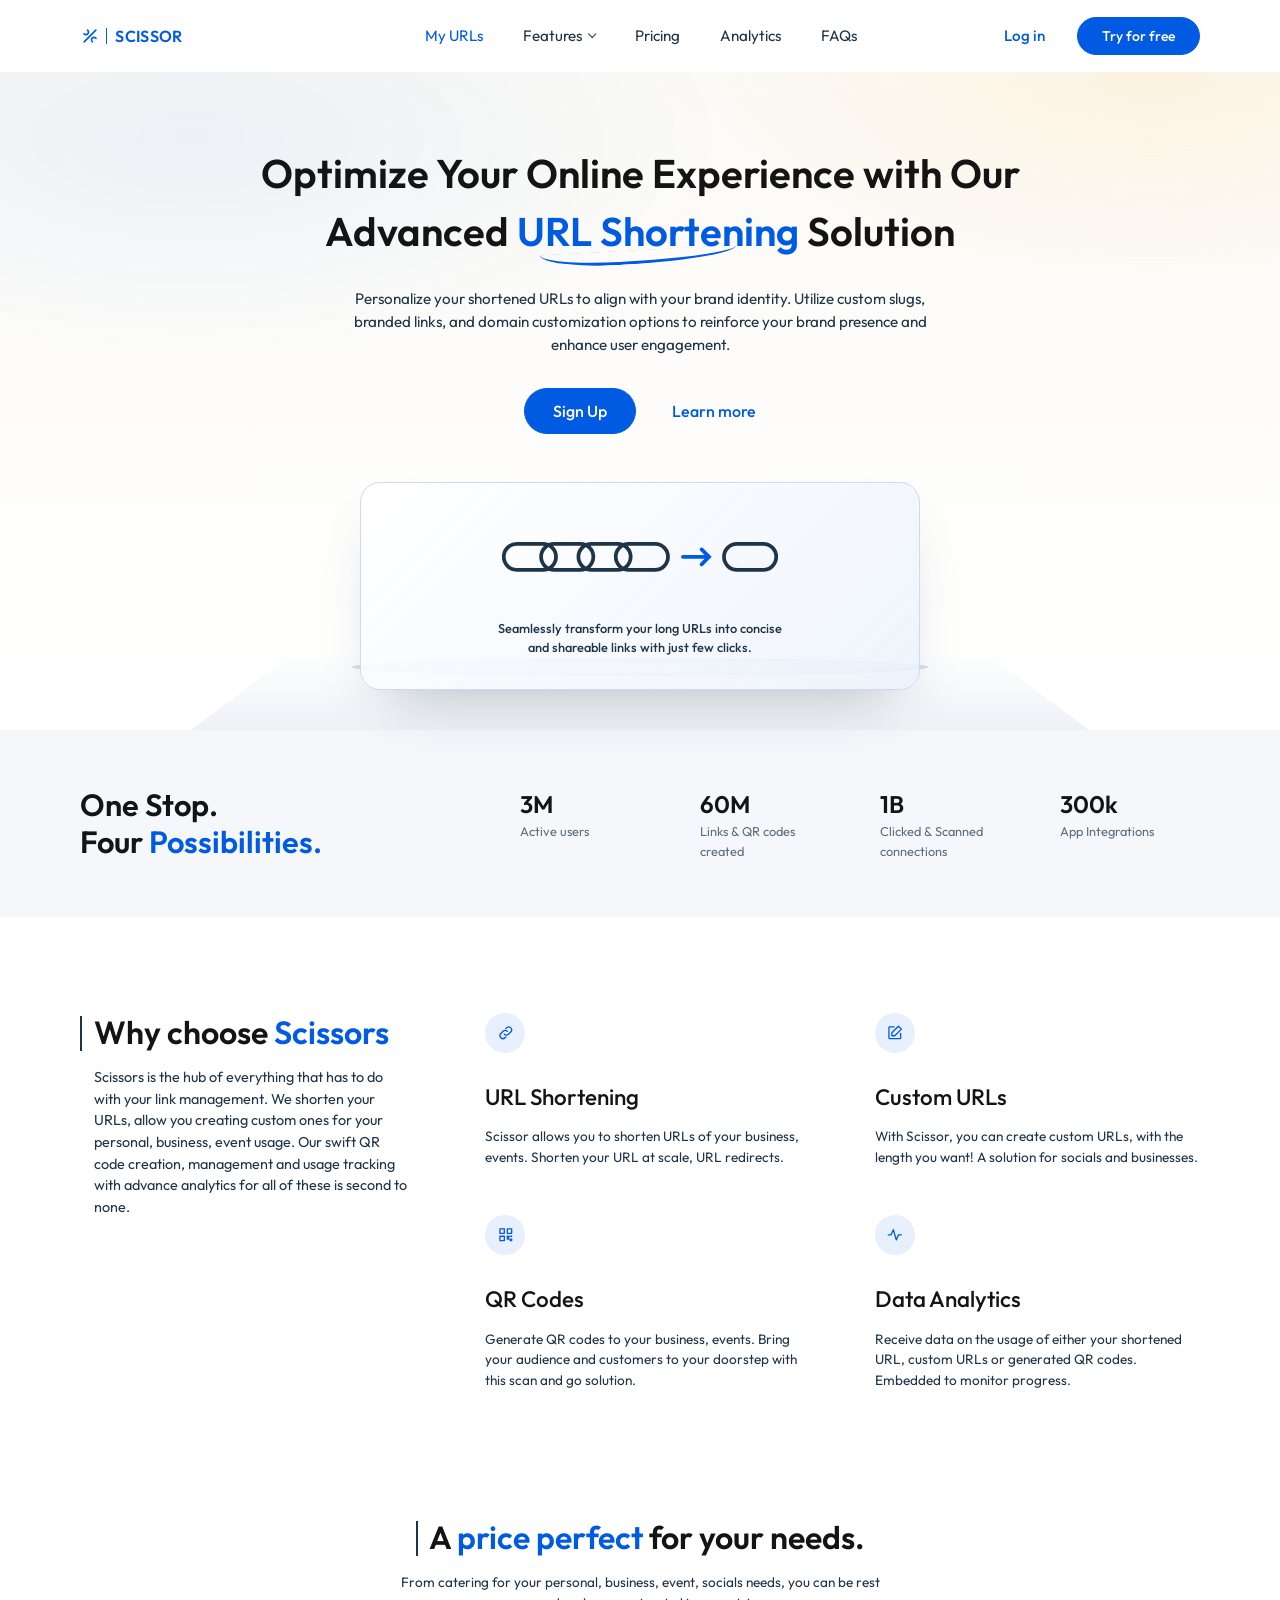
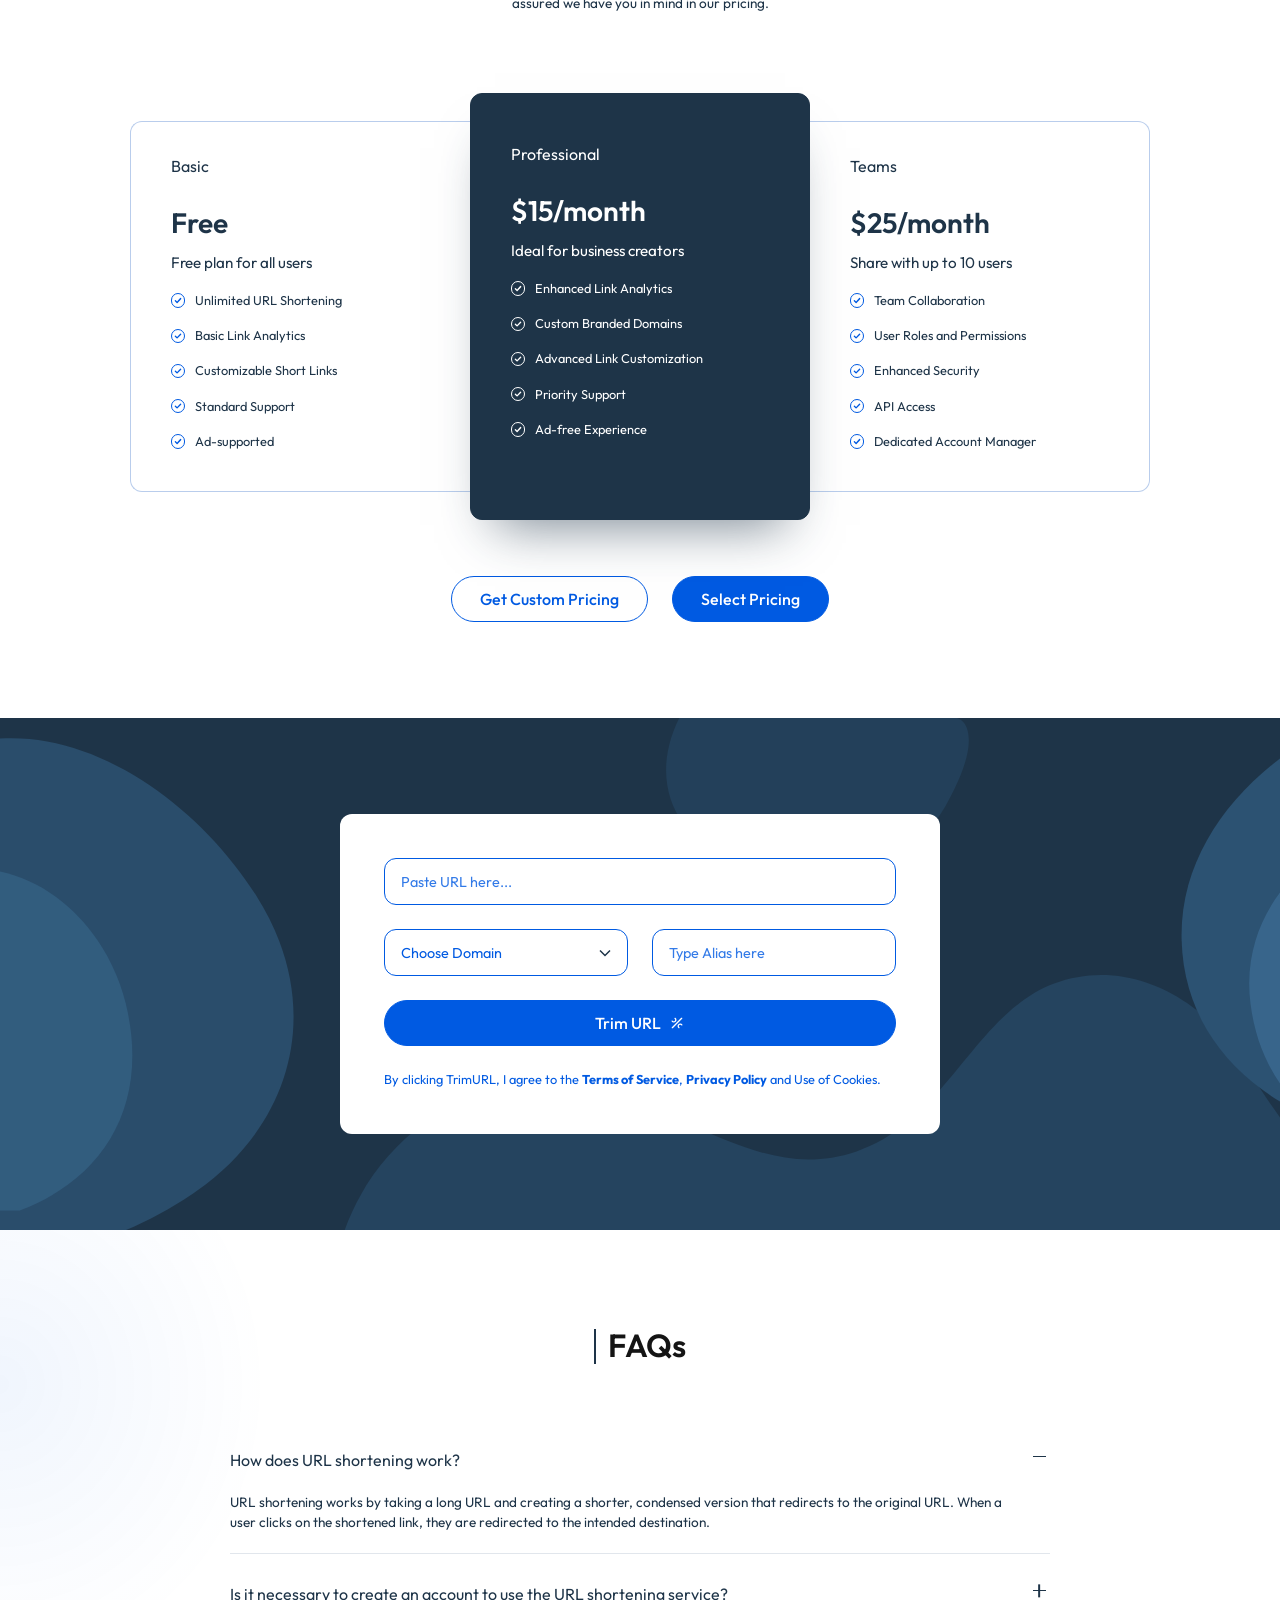
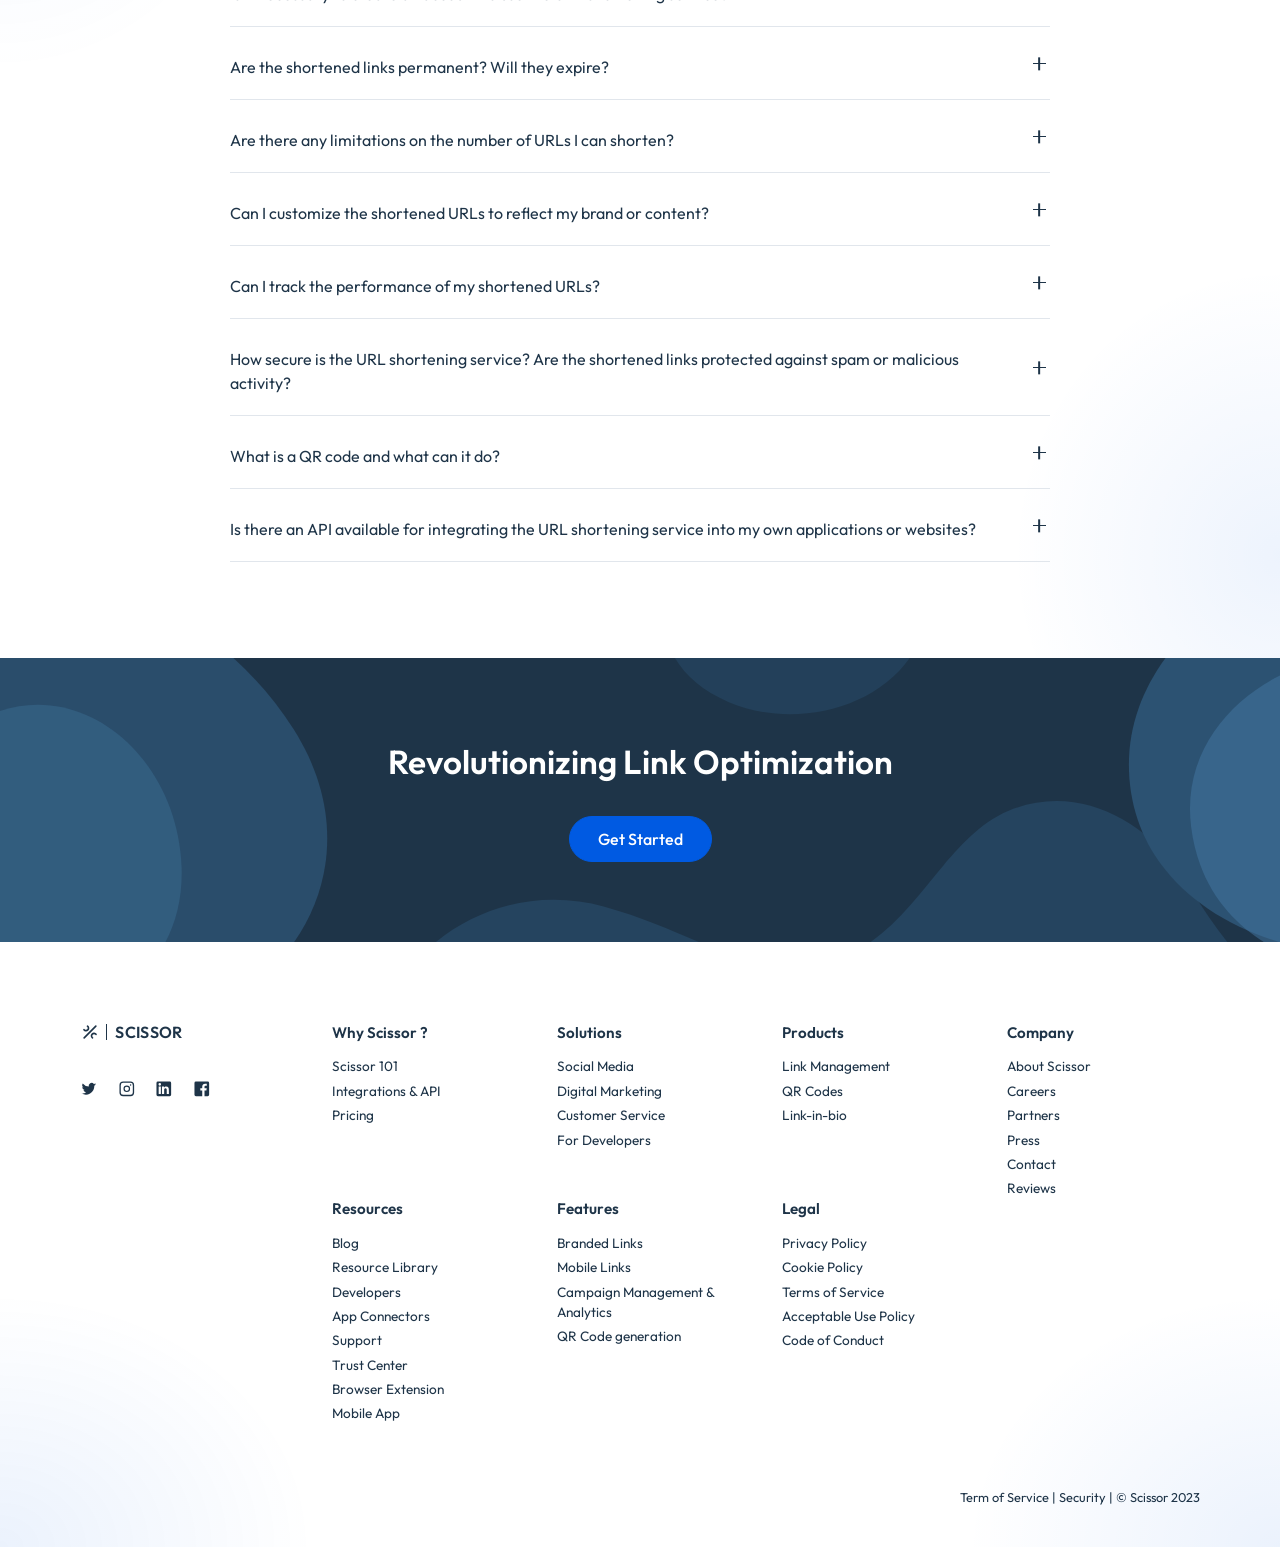
==== exam-2/index.html @ b7cddb0c "Add Assessment 2: Scissor landing page from Figma design (HTML & CSS)" ====
<!DOCTYPE html>
<html lang="en">
<head>
  <meta charset="UTF-8">
  <meta name="viewport" content="width=device-width, initial-scale=1.0">
  <title>Scissor | URL Shortening Solution</title>
  <meta name="description" content="Scissor – shorten, customise and track your links, and generate QR codes.">
  <link rel="preconnect" href="https://fonts.googleapis.com">
  <link rel="preconnect" href="https://fonts.gstatic.com" crossorigin>
  <link href="https://fonts.googleapis.com/css2?family=Outfit:wght@300;400;500;600;700&display=swap" rel="stylesheet">
  <link rel="stylesheet" href="styles.css">
</head>
<body>
  <a class="skip-link" href="#main-content">Skip to main content</a>

  <!-- ===== Header / navigation ===== -->
  <header class="site-header">
    <div class="container nav">
      <a class="logo" href="#top" aria-label="Scissor home">
        <svg class="logo__icon" viewBox="0 0 24 24" aria-hidden="true"><path d="M5 19 19 5M9 5a3 3 0 1 1-4.2 4.2M15 19a3 3 0 1 1 4.2-4.2" fill="none" stroke="currentColor" stroke-width="2" stroke-linecap="round"/></svg>
        <span class="logo__text">SCISSOR</span>
      </a>

      <input type="checkbox" id="nav-toggle" class="nav__toggle">
      <label for="nav-toggle" class="nav__burger" aria-label="Toggle menu"><span></span></label>

      <nav class="nav__menu" aria-label="Main navigation">
        <ul class="nav__links">
          <li><a href="#shorten" class="active">My URLs</a></li>
          <li><a href="#features">Features <span class="caret" aria-hidden="true"></span></a></li>
          <li><a href="#pricing">Pricing</a></li>
          <li><a href="#features">Analytics</a></li>
          <li><a href="#faqs">FAQs</a></li>
        </ul>
        <div class="nav__actions">
          <a href="#" class="link-blue">Log in</a>
          <a href="#shorten" class="btn btn--primary btn--sm">Try for free</a>
        </div>
      </nav>
    </div>
  </header>

  <main id="main-content">
    <!-- ===== Hero ===== -->
    <section class="hero" id="top">
      <div class="container hero__inner">
        <h1 class="hero__title">
          Optimize Your Online Experience with Our Advanced
          <span class="text-blue underline-curve">URL Shortening</span> Solution
        </h1>
        <p class="hero__text">
          Personalize your shortened URLs to align with your brand identity. Utilize custom slugs,
          branded links, and domain customization options to reinforce your brand presence and
          enhance user engagement.
        </p>
        <div class="hero__actions">
          <a href="#shorten" class="btn btn--primary">Sign Up</a>
          <a href="#features" class="link-blue">Learn more</a>
        </div>

        <figure class="hero__visual">
          <div class="hero__card">
            <div class="hero__links" aria-hidden="true">
              <svg viewBox="0 0 150 32">
                <g fill="none" stroke="#1e3448" stroke-width="2">
                  <rect x="2" y="9" width="28" height="14" rx="7"/>
                  <rect x="22" y="9" width="28" height="14" rx="7"/>
                  <rect x="42" y="9" width="28" height="14" rx="7"/>
                  <rect x="62" y="9" width="28" height="14" rx="7"/>
                  <rect x="120" y="9" width="28" height="14" rx="7"/>
                </g>
                <path d="M98 16h14m-4-4 4 4-4 4" fill="none" stroke="#005ae2" stroke-width="2" stroke-linecap="round"/>
              </svg>
            </div>
            <figcaption>Seamlessly transform your long URLs into concise and shareable links with just few clicks.</figcaption>
          </div>
          <div class="hero__platform" aria-hidden="true"></div>
        </figure>
      </div>
    </section>

    <!-- ===== Stats ===== -->
    <section class="stats" aria-label="Scissor in numbers">
      <div class="container stats__inner">
        <h2 class="stats__title">One Stop.<br>Four <span class="text-blue">Possibilities.</span></h2>
        <ul class="stats__list">
          <li><strong>3M</strong><span>Active users</span></li>
          <li><strong>60M</strong><span>Links &amp; QR codes created</span></li>
          <li><strong>1B</strong><span>Clicked &amp; Scanned connections</span></li>
          <li><strong>300k</strong><span>App Integrations</span></li>
        </ul>
      </div>
    </section>

    <!-- ===== Why choose ===== -->
    <section class="why" id="features">
      <div class="container why__inner">
        <div class="why__intro">
          <h2 class="section-title">Why choose <span class="text-blue">Scissors</span></h2>
          <p>
            Scissors is the hub of everything that has to do with your link management. We shorten
            your URLs, allow you creating custom ones for your personal, business, event usage. Our
            swift QR code creation, management and usage tracking with advance analytics for all of
            these is second to none.
          </p>
        </div>

        <div class="features">
          <article class="feature">
            <span class="feature__icon" aria-hidden="true">
              <svg viewBox="0 0 24 24"><path d="M10 14a4 4 0 0 0 5.7 0l3-3a4 4 0 0 0-5.7-5.7l-1 1M14 10a4 4 0 0 0-5.7 0l-3 3a4 4 0 0 0 5.7 5.7l1-1"/></svg>
            </span>
            <h3>URL Shortening</h3>
            <p>Scissor allows you to shorten URLs of your business, events. Shorten your URL at scale, URL redirects.</p>
          </article>
          <article class="feature">
            <span class="feature__icon" aria-hidden="true">
              <svg viewBox="0 0 24 24"><path d="M11 4H5a1 1 0 0 0-1 1v14a1 1 0 0 0 1 1h14a1 1 0 0 0 1-1v-6M17 3l4 4-9 9H8v-4z"/></svg>
            </span>
            <h3>Custom URLs</h3>
            <p>With Scissor, you can create custom URLs, with the length you want! A solution for socials and businesses.</p>
          </article>
          <article class="feature">
            <span class="feature__icon" aria-hidden="true">
              <svg viewBox="0 0 24 24"><path d="M4 4h6v6H4zM14 4h6v6h-6zM4 14h6v6H4zM14 14h2v2h-2zM18 18h2v2h-2zM14 18h2M18 14h2"/></svg>
            </span>
            <h3>QR Codes</h3>
            <p>Generate QR codes to your business, events. Bring your audience and customers to your doorstep with this scan and go solution.</p>
          </article>
          <article class="feature">
            <span class="feature__icon" aria-hidden="true">
              <svg viewBox="0 0 24 24"><path d="M3 12h4l3-7 4 14 3-7h4"/></svg>
            </span>
            <h3>Data Analytics</h3>
            <p>Receive data on the usage of either your shortened URL, custom URLs or generated QR codes. Embedded to monitor progress.</p>
          </article>
        </div>
      </div>
    </section>

    <!-- ===== Pricing ===== -->
    <section class="pricing" id="pricing">
      <div class="container">
        <header class="pricing__head">
          <h2 class="section-title">A <span class="text-blue">price perfect</span> for your needs.</h2>
          <p>From catering for your personal, business, event, socials needs, you can be rest assured we have you in mind in our pricing.</p>
        </header>

        <div class="plans">
          <article class="plan">
            <p class="plan__name">Basic</p>
            <h3 class="plan__price">Free</h3>
            <p class="plan__desc">Free plan for all users</p>
            <ul class="plan__list">
              <li>Unlimited URL Shortening</li>
              <li>Basic Link Analytics</li>
              <li>Customizable Short Links</li>
              <li>Standard Support</li>
              <li>Ad-supported</li>
            </ul>
          </article>

          <article class="plan plan--featured">
            <p class="plan__name">Professional</p>
            <h3 class="plan__price">$15/month</h3>
            <p class="plan__desc">Ideal for business creators</p>
            <ul class="plan__list">
              <li>Enhanced Link Analytics</li>
              <li>Custom Branded Domains</li>
              <li>Advanced Link Customization</li>
              <li>Priority Support</li>
              <li>Ad-free Experience</li>
            </ul>
          </article>

          <article class="plan">
            <p class="plan__name">Teams</p>
            <h3 class="plan__price">$25/month</h3>
            <p class="plan__desc">Share with up to 10 users</p>
            <ul class="plan__list">
              <li>Team Collaboration</li>
              <li>User Roles and Permissions</li>
              <li>Enhanced Security</li>
              <li>API Access</li>
              <li>Dedicated Account Manager</li>
            </ul>
          </article>
        </div>

        <div class="pricing__actions">
          <a href="#" class="btn btn--outline">Get Custom Pricing</a>
          <a href="#" class="btn btn--primary">Select Pricing</a>
        </div>
      </div>
    </section>

    <!-- ===== Shorten form ===== -->
    <section class="shorten waves" id="shorten" aria-label="Shorten a URL">
      <form class="shorten__card" action="#" method="get">
        <label class="visually-hidden" for="long-url">Long URL</label>
        <input class="field" type="url" id="long-url" name="url" placeholder="Paste URL here..." required>

        <div class="shorten__row">
          <label class="visually-hidden" for="domain">Domain</label>
          <select class="field field--select" id="domain" name="domain">
            <option value="" selected disabled>Choose Domain</option>
            <option value="scissor.ly">scissor.ly</option>
            <option value="scsr.co">scsr.co</option>
          </select>
          <label class="visually-hidden" for="alias">Alias</label>
          <input class="field" type="text" id="alias" name="alias" placeholder="Type Alias here">
        </div>

        <button type="submit" class="btn btn--primary btn--block">
          Trim URL
          <svg class="btn__icon" viewBox="0 0 24 24" aria-hidden="true"><path d="M5 19 19 5M9 5a3 3 0 1 1-4.2 4.2M15 19a3 3 0 1 1 4.2-4.2" fill="none" stroke="currentColor" stroke-width="2" stroke-linecap="round"/></svg>
        </button>

        <p class="shorten__terms">
          By clicking TrimURL, I agree to the <a href="#"><strong>Terms of Service</strong></a>,
          <a href="#"><strong>Privacy Policy</strong></a> and Use of Cookies.
        </p>
      </form>
    </section>

    <!-- ===== FAQs ===== -->
    <section class="faqs" id="faqs">
      <div class="container faqs__inner">
        <h2 class="section-title section-title--center">FAQs</h2>

        <div class="faq-list">
          <details class="faq" open>
            <summary>How does URL shortening work?</summary>
            <p>URL shortening works by taking a long URL and creating a shorter, condensed version that redirects to the original URL. When a user clicks on the shortened link, they are redirected to the intended destination.</p>
          </details>
          <details class="faq">
            <summary>Is it necessary to create an account to use the URL shortening service?</summary>
            <p>No, you can shorten links without an account. Creating a free account lets you save, edit and track all of your links in one place.</p>
          </details>
          <details class="faq">
            <summary>Are the shortened links permanent? Will they expire?</summary>
            <p>Shortened links are permanent by default. You can choose to set an expiry date on any link from your dashboard.</p>
          </details>
          <details class="faq">
            <summary>Are there any limitations on the number of URLs I can shorten?</summary>
            <p>Every plan, including the free Basic plan, comes with unlimited URL shortening.</p>
          </details>
          <details class="faq">
            <summary>Can I customize the shortened URLs to reflect my brand or content?</summary>
            <p>Yes. Add a custom alias to any link, and on the Professional plan connect your own branded domain.</p>
          </details>
          <details class="faq">
            <summary>Can I track the performance of my shortened URLs?</summary>
            <p>Yes. Our analytics show clicks, locations, devices and referrers for each of your links and QR codes.</p>
          </details>
          <details class="faq">
            <summary>How secure is the URL shortening service? Are the shortened links protected against spam or malicious activity?</summary>
            <p>All links are served over HTTPS and scanned for spam and malware, and abusive links are disabled automatically.</p>
          </details>
          <details class="faq">
            <summary>What is a QR code and what can it do?</summary>
            <p>A QR code is a scannable image that opens a link on a phone camera. Use it on posters, packaging and menus to bring people straight to your content.</p>
          </details>
          <details class="faq">
            <summary>Is there an API available for integrating the URL shortening service into my own applications or websites?</summary>
            <p>Yes. The Teams plan includes API access so you can create and manage links from your own apps.</p>
          </details>
        </div>
      </div>
    </section>

    <!-- ===== CTA ===== -->
    <section class="cta waves" aria-labelledby="cta-title">
      <h2 id="cta-title">Revolutionizing Link Optimization</h2>
      <a href="#shorten" class="btn btn--primary">Get Started</a>
    </section>
  </main>

  <!-- ===== Footer ===== -->
  <footer class="site-footer">
    <div class="container footer__inner">
      <div class="footer__brand">
        <a class="logo" href="#top" aria-label="Scissor home">
          <svg class="logo__icon" viewBox="0 0 24 24" aria-hidden="true"><path d="M5 19 19 5M9 5a3 3 0 1 1-4.2 4.2M15 19a3 3 0 1 1 4.2-4.2" fill="none" stroke="currentColor" stroke-width="2" stroke-linecap="round"/></svg>
          <span class="logo__text">SCISSOR</span>
        </a>
        <ul class="socials">
          <li><a href="#" aria-label="Twitter"><svg viewBox="0 0 24 24"><path d="M22 5.9c-.7.3-1.5.5-2.3.6a4 4 0 0 0 1.8-2.2c-.8.5-1.7.8-2.6 1a4 4 0 0 0-6.9 3.7A11.4 11.4 0 0 1 3.7 4.8a4 4 0 0 0 1.2 5.4c-.6 0-1.3-.2-1.8-.5 0 2 1.4 3.6 3.2 4a4 4 0 0 1-1.8.1 4 4 0 0 0 3.8 2.8A8 8 0 0 1 2 18.2 11.4 11.4 0 0 0 19.5 8.3v-.5c.9-.5 1.9-1.2 2.5-1.9z"/></svg></a></li>
          <li><a href="#" aria-label="Instagram"><svg viewBox="0 0 24 24"><path d="M12 7.5a4.5 4.5 0 1 0 0 9 4.5 4.5 0 0 0 0-9zm0 7.4a2.9 2.9 0 1 1 0-5.8 2.9 2.9 0 0 1 0 5.8zM17.2 5.7a1 1 0 1 0 0 2 1 1 0 0 0 0-2zM7 2h10a5 5 0 0 1 5 5v10a5 5 0 0 1-5 5H7a5 5 0 0 1-5-5V7a5 5 0 0 1 5-5zm0 1.8A3.2 3.2 0 0 0 3.8 7v10A3.2 3.2 0 0 0 7 20.2h10a3.2 3.2 0 0 0 3.2-3.2V7A3.2 3.2 0 0 0 17 3.8z"/></svg></a></li>
          <li><a href="#" aria-label="LinkedIn"><svg viewBox="0 0 24 24"><path d="M20 2H4a2 2 0 0 0-2 2v16a2 2 0 0 0 2 2h16a2 2 0 0 0 2-2V4a2 2 0 0 0-2-2zM8 19H5V9h3zM6.5 7.7a1.7 1.7 0 1 1 0-3.5 1.7 1.7 0 0 1 0 3.5zM19 19h-3v-5c0-1.2 0-2.7-1.6-2.7S12.5 12.6 12.5 14v5h-3V9h2.8v1.4c.4-.8 1.4-1.6 2.9-1.6 3.1 0 3.7 2 3.7 4.7z"/></svg></a></li>
          <li><a href="#" aria-label="Facebook"><svg viewBox="0 0 24 24"><path d="M20 2H4a2 2 0 0 0-2 2v16a2 2 0 0 0 2 2h8.6v-7.7H10v-3h2.6V9c0-2.6 1.6-4 3.9-4l2.3.1v2.7h-1.6c-1.3 0-1.5.6-1.5 1.5v1.9h3l-.4 3h-2.6V22H20a2 2 0 0 0 2-2V4a2 2 0 0 0-2-2z"/></svg></a></li>
        </ul>
      </div>

      <nav class="footer__links" aria-label="Footer">
        <div class="footer__col">
          <h3>Why Scissor ?</h3>
          <ul><li><a href="#">Scissor 101</a></li><li><a href="#">Integrations &amp; API</a></li><li><a href="#pricing">Pricing</a></li></ul>
        </div>
        <div class="footer__col">
          <h3>Solutions</h3>
          <ul><li><a href="#">Social Media</a></li><li><a href="#">Digital Marketing</a></li><li><a href="#">Customer Service</a></li><li><a href="#">For Developers</a></li></ul>
        </div>
        <div class="footer__col">
          <h3>Products</h3>
          <ul><li><a href="#">Link Management</a></li><li><a href="#">QR Codes</a></li><li><a href="#">Link-in-bio</a></li></ul>
        </div>
        <div class="footer__col footer__col--company">
          <h3>Company</h3>
          <ul><li><a href="#">About Scissor</a></li><li><a href="#">Careers</a></li><li><a href="#">Partners</a></li><li><a href="#">Press</a></li><li><a href="#">Contact</a></li><li><a href="#">Reviews</a></li></ul>
        </div>
        <div class="footer__col">
          <h3>Resources</h3>
          <ul><li><a href="#">Blog</a></li><li><a href="#">Resource Library</a></li><li><a href="#">Developers</a></li><li><a href="#">App Connectors</a></li><li><a href="#">Support</a></li><li><a href="#">Trust Center</a></li><li><a href="#">Browser Extension</a></li><li><a href="#">Mobile App</a></li></ul>
        </div>
        <div class="footer__col">
          <h3>Features</h3>
          <ul><li><a href="#">Branded Links</a></li><li><a href="#">Mobile Links</a></li><li><a href="#">Campaign Management &amp; Analytics</a></li><li><a href="#">QR Code generation</a></li></ul>
        </div>
        <div class="footer__col">
          <h3>Legal</h3>
          <ul><li><a href="#">Privacy Policy</a></li><li><a href="#">Cookie Policy</a></li><li><a href="#">Terms of Service</a></li><li><a href="#">Acceptable Use Policy</a></li><li><a href="#">Code of Conduct</a></li></ul>
        </div>
      </nav>
    </div>

    <div class="container footer__bottom">
      <p><a href="#">Term of Service</a> | <a href="#">Security</a> | <span>&copy; Scissor 2023</span></p>
    </div>
  </footer>
</body>
</html>
---- exam-2/styles.css ----
/* ==========================================================
   Scissor landing page – AltSchool V2 Exam (Assessment 2)
   ========================================================== */

:root {
  --blue: #005ae2;
  --blue-dark: #0049b8;
  --navy: #1e3448;
  --text: #141414;
  --muted: #5c6f7f;
  --border: #e1e6ec;
  --light: #f5f7fb;
  --white: #ffffff;
  --radius: 12px;
  --font: "Outfit", system-ui, -apple-system, "Segoe UI", sans-serif;
}

*,
*::before,
*::after {
  box-sizing: border-box;
}

html {
  scroll-behavior: smooth;
}

body {
  margin: 0;
  font-family: var(--font);
  color: var(--text);
  background: var(--white);
  line-height: 1.5;
  -webkit-font-smoothing: antialiased;
}

img,
svg {
  display: block;
  max-width: 100%;
}

a {
  color: inherit;
  text-decoration: none;
}

ul {
  margin: 0;
  padding: 0;
  list-style: none;
}

h1,
h2,
h3,
p {
  margin: 0;
}

.container {
  width: min(1120px, 100% - 2rem);
  margin-inline: auto;
}

.text-blue {
  color: var(--blue);
}

.link-blue {
  color: var(--blue);
  font-weight: 500;
}

.link-blue:hover {
  text-decoration: underline;
}

.visually-hidden {
  position: absolute;
  width: 1px;
  height: 1px;
  overflow: hidden;
  clip: rect(0 0 0 0);
  white-space: nowrap;
}

.skip-link {
  position: absolute;
  left: 1rem;
  top: -3rem;
  z-index: 100;
  padding: 0.5rem 1rem;
  background: var(--blue);
  color: var(--white);
  border-radius: 6px;
}

.skip-link:focus {
  top: 1rem;
}

:focus-visible {
  outline: 2px solid var(--blue);
  outline-offset: 3px;
}

/* ---------- Buttons ---------- */
.btn {
  display: inline-flex;
  align-items: center;
  justify-content: center;
  gap: 0.5rem;
  padding: 0.75rem 1.75rem;
  border: 1px solid var(--blue);
  border-radius: 999px;
  font: 500 1rem var(--font);
  cursor: pointer;
  transition: background-color 0.2s, color 0.2s, transform 0.2s;
}

.btn:hover {
  transform: translateY(-1px);
}

.btn--primary {
  background: var(--blue);
  color: var(--white);
}

.btn--primary:hover {
  background: var(--blue-dark);
}

.btn--outline {
  background: transparent;
  color: var(--blue);
}

.btn--outline:hover {
  background: var(--blue);
  color: var(--white);
}

.btn--sm {
  padding: 0.55rem 1.5rem;
  font-size: 0.875rem;
}

.btn--block {
  width: 100%;
}

.btn__icon {
  width: 1rem;
  height: 1rem;
}

/* Section headings with the small vertical accent bar */
.section-title {
  position: relative;
  padding-left: 0.85rem;
  font-size: clamp(1.5rem, 2.5vw, 2.25rem);
  font-weight: 600;
  line-height: 1.2;
}

.section-title::before {
  content: "";
  position: absolute;
  left: 0;
  top: 0.1em;
  width: 2px;
  height: 1.1em;
  background: var(--navy);
}

.section-title--center {
  width: fit-content;
  margin-inline: auto;
}

/* ---------- Logo ---------- */
.logo {
  display: inline-flex;
  align-items: center;
  gap: 0.4rem;
  color: var(--blue);
  font-weight: 600;
  letter-spacing: 0.02em;
}

.logo__icon {
  width: 1.25rem;
  height: 1.25rem;
}

.logo__text {
  padding-left: 0.5rem;
  border-left: 1.5px solid currentColor;
  line-height: 1;
}

/* ---------- Header ---------- */
.site-header {
  position: sticky;
  top: 0;
  z-index: 50;
  background: rgba(255, 255, 255, 0.9);
  backdrop-filter: blur(8px);
}

.nav {
  display: flex;
  align-items: center;
  justify-content: space-between;
  min-height: 72px;
}

.nav__menu {
  display: flex;
  flex: 1;
  align-items: center;
  justify-content: space-between;
  margin-left: 6rem;
}

.nav__links {
  display: flex;
  gap: 2.5rem;
  margin-inline: auto;
  font-size: 0.95rem;
  color: var(--navy);
}

.nav__links a {
  display: inline-flex;
  align-items: center;
  gap: 0.4rem;
}

.nav__links a:hover,
.nav__links a.active {
  color: var(--blue);
}

.caret {
  width: 0.4rem;
  height: 0.4rem;
  border-right: 1.5px solid currentColor;
  border-bottom: 1.5px solid currentColor;
  transform: translateY(-2px) rotate(45deg);
}

.nav__actions {
  display: flex;
  align-items: center;
  gap: 2rem;
  font-size: 0.95rem;
}

.nav__toggle,
.nav__burger {
  display: none;
}

/* ---------- Hero ---------- */
.hero {
  padding: 4.5rem 0 0;
  background:
    radial-gradient(60% 50% at 15% 10%, rgba(0, 90, 226, 0.06), transparent 70%),
    radial-gradient(50% 50% at 90% 0%, rgba(255, 220, 160, 0.25), transparent 70%),
    linear-gradient(180deg, #fbfaf6 0%, var(--white) 100%);
  text-align: center;
}

.hero__title {
  max-width: 820px;
  margin-inline: auto;
  font-size: clamp(1.6rem, 3.2vw, 2.5rem);
  font-weight: 600;
  line-height: 1.45;
}

.underline-curve {
  position: relative;
  white-space: nowrap;
}

.underline-curve::after {
  content: "";
  position: absolute;
  left: 8%;
  right: 22%;
  bottom: -0.2em;
  height: 0.35em;
  border-bottom: 3px solid var(--blue);
  border-radius: 0 0 60% 40% / 0 0 100% 100%;
  transform: rotate(-3deg);
}

.hero__text {
  max-width: 600px;
  margin: 1.75rem auto 0;
  font-size: 0.95rem;
  color: var(--navy);
}

.hero__actions {
  display: flex;
  justify-content: center;
  align-items: center;
  gap: 2.25rem;
  margin-top: 2rem;
}

.hero__visual {
  position: relative;
  max-width: 900px;
  margin: 3rem auto 0;
  padding-bottom: 2.5rem;
}

.hero__card {
  position: relative;
  z-index: 1;
  max-width: 560px;
  margin-inline: auto;
  padding: 2.75rem 2rem 2rem;
  background: linear-gradient(135deg, rgba(255, 255, 255, 0.9), rgba(235, 242, 252, 0.8));
  border: 1px solid #c9dbf5;
  border-radius: 20px;
  box-shadow: 0 30px 60px -30px rgba(30, 52, 72, 0.35);
}

.hero__links svg {
  width: 280px;
  margin-inline: auto;
}

.hero__card figcaption {
  max-width: 300px;
  margin: 2rem auto 0;
  font-size: 0.8rem;
  font-weight: 500;
  color: var(--navy);
}

.hero__platform {
  position: absolute;
  left: 0;
  right: 0;
  bottom: 0;
  height: 80px;
  background: linear-gradient(180deg, #ffffff 0%, #eef1f6 100%);
  clip-path: polygon(12% 0, 88% 0, 100% 100%, 0 100%);
}

.hero__platform::after {
  content: "";
  position: absolute;
  left: 18%;
  right: 18%;
  top: 8px;
  height: 18px;
  border-radius: 50%;
  background: linear-gradient(180deg, #e2e8f2, #f7f9fc);
  box-shadow: inset 0 -2px 4px rgba(30, 52, 72, 0.15);
}

/* ---------- Stats ---------- */
.stats {
  padding: 3.5rem 0;
  background: var(--light);
}

.stats__inner {
  display: flex;
  flex-wrap: wrap;
  align-items: center;
  justify-content: space-between;
  gap: 2rem;
}

.stats__title {
  font-size: clamp(1.4rem, 2.4vw, 2rem);
  font-weight: 600;
  line-height: 1.2;
}

.stats__list {
  display: grid;
  grid-template-columns: repeat(4, minmax(0, 140px));
  gap: 2.5rem;
}

.stats__list li {
  display: flex;
  flex-direction: column;
}

.stats__list strong {
  font-size: 1.5rem;
  font-weight: 600;
}

.stats__list span {
  font-size: 0.8rem;
  color: var(--muted);
}

/* ---------- Why choose ---------- */
.why {
  padding: 6rem 0;
}

.why__inner {
  display: grid;
  grid-template-columns: 1fr 2fr;
  gap: 3rem;
}

.why__intro p {
  max-width: 330px;
  margin-top: 1rem;
  padding-left: 0.85rem;
  font-size: 0.9rem;
  color: var(--navy);
}

.features {
  display: grid;
  grid-template-columns: repeat(2, 1fr);
  gap: 3rem 4rem;
}

.feature__icon {
  display: grid;
  place-items: center;
  width: 2.5rem;
  height: 2.5rem;
  border-radius: 50%;
  background: #e8f0fd;
}

.feature__icon svg {
  width: 1.1rem;
  height: 1.1rem;
  fill: none;
  stroke: var(--blue);
  stroke-width: 1.8;
  stroke-linecap: round;
  stroke-linejoin: round;
}

.feature h3 {
  margin-top: 1.75rem;
  font-size: 1.4rem;
  font-weight: 500;
}

.feature p {
  margin-top: 0.75rem;
  font-size: 0.85rem;
  color: var(--navy);
}

/* ---------- Pricing ---------- */
.pricing {
  padding: 2rem 0 6rem;
}

.pricing__head {
  text-align: center;
}

.pricing__head .section-title {
  width: fit-content;
  margin-inline: auto;
}

.pricing__head p {
  max-width: 520px;
  margin: 1rem auto 0;
  font-size: 0.85rem;
  color: var(--navy);
}

.plans {
  display: grid;
  grid-template-columns: repeat(3, 1fr);
  align-items: center;
  max-width: 1020px;
  margin: 5rem auto 0;
}

.plan {
  padding: 2rem 2.5rem 2.5rem;
  border: 1px solid #b9cdec;
  border-radius: var(--radius);
  background: var(--white);
  color: var(--navy);
}

.plan:first-child {
  border-right: 0;
  border-radius: var(--radius) 0 0 var(--radius);
}

.plan:last-child {
  border-left: 0;
  border-radius: 0 var(--radius) var(--radius) 0;
}

.plan--featured {
  position: relative;
  z-index: 1;
  padding-block: 3rem 5rem;
  border-color: var(--navy);
  border-radius: var(--radius);
  background: var(--navy);
  color: var(--white);
  box-shadow: 0 30px 50px -25px rgba(30, 52, 72, 0.6);
}

.plan__name {
  font-size: 1rem;
}

.plan__price {
  margin-top: 1.5rem;
  font-size: 1.75rem;
  font-weight: 600;
}

.plan__desc {
  margin-top: 0.5rem;
  font-size: 0.95rem;
}

.plan__list {
  display: grid;
  gap: 1rem;
  margin-top: 1rem;
  font-size: 0.8rem;
}

.plan__list li {
  display: flex;
  align-items: center;
  gap: 0.6rem;
}

/* Circled check mark */
.plan__list li::before {
  content: "";
  flex: none;
  width: 0.9rem;
  height: 0.9rem;
  border: 1.5px solid var(--blue);
  border-radius: 50%;
  background: url("data:image/svg+xml,%3Csvg xmlns='http://www.w3.org/2000/svg' viewBox='0 0 16 16'%3E%3Cpath d='M4.5 8.3l2.3 2.2 4.7-4.8' fill='none' stroke='%23005ae2' stroke-width='1.8' stroke-linecap='round' stroke-linejoin='round'/%3E%3C/svg%3E") center / 100% no-repeat;
}

.plan--featured .plan__list li::before {
  border-color: var(--white);
  background-image: url("data:image/svg+xml,%3Csvg xmlns='http://www.w3.org/2000/svg' viewBox='0 0 16 16'%3E%3Cpath d='M4.5 8.3l2.3 2.2 4.7-4.8' fill='none' stroke='%23ffffff' stroke-width='1.8' stroke-linecap='round' stroke-linejoin='round'/%3E%3C/svg%3E");
}

.pricing__actions {
  display: flex;
  justify-content: center;
  flex-wrap: wrap;
  gap: 1.5rem;
  margin-top: 3.5rem;
}

/* ---------- Wavy navy sections ---------- */
.waves {
  background: var(--navy) url("assets/waves.svg") center / cover no-repeat;
}

.shorten {
  padding: 6rem 1rem;
}

.shorten__card {
  display: grid;
  gap: 1.5rem;
  max-width: 600px;
  margin-inline: auto;
  padding: 2.75rem;
  border-radius: var(--radius);
  background: var(--white);
}

.shorten__row {
  display: grid;
  grid-template-columns: 1fr 1fr;
  gap: 1.5rem;
}

.field {
  width: 100%;
  padding: 0.85rem 1rem;
  border: 1px solid var(--blue);
  border-radius: var(--radius);
  font: 400 0.9rem var(--font);
  color: var(--navy);
  background: var(--white);
}

.field::placeholder {
  color: var(--blue);
  opacity: 0.8;
}

.field--select {
  appearance: none;
  color: var(--blue);
  background: var(--white) url("data:image/svg+xml,%3Csvg xmlns='http://www.w3.org/2000/svg' viewBox='0 0 12 8'%3E%3Cpath d='M1 1.5l5 5 5-5' fill='none' stroke='%231e3448' stroke-width='1.5'/%3E%3C/svg%3E") right 1rem center / 0.75rem no-repeat;
  cursor: pointer;
}

.shorten__terms {
  font-size: 0.8rem;
  color: var(--blue);
}

/* ---------- FAQs ---------- */
.faqs {
  padding: 6rem 0;
  background:
    radial-gradient(30% 40% at 0% 15%, rgba(0, 90, 226, 0.06), transparent 70%),
    radial-gradient(30% 40% at 100% 90%, rgba(0, 90, 226, 0.07), transparent 70%);
}

.faq-list {
  max-width: 820px;
  margin: 3.5rem auto 0;
}

.faq {
  border-bottom: 1px solid var(--border);
  color: var(--navy);
}

.faq summary {
  position: relative;
  padding: 1.75rem 3rem 1.25rem 0;
  font-size: 1rem;
  list-style: none;
  cursor: pointer;
}

.faq summary::-webkit-details-marker {
  display: none;
}

/* Plus / minus toggle */
.faq summary::before,
.faq summary::after {
  content: "";
  position: absolute;
  right: 0.25rem;
  top: 50%;
  width: 0.8rem;
  height: 1.5px;
  background: var(--navy);
  transition: transform 0.2s;
}

.faq summary::after {
  transform: rotate(90deg);
}

.faq[open] summary::after {
  transform: rotate(0);
}

.faq p {
  padding: 0 3rem 1.25rem 0;
  font-size: 0.85rem;
}

/* ---------- CTA ---------- */
.cta {
  display: flex;
  flex-direction: column;
  align-items: center;
  gap: 1.75rem;
  padding: 5rem 1rem;
  text-align: center;
  color: var(--white);
}

.cta h2 {
  font-size: clamp(1.5rem, 2.6vw, 2.25rem);
  font-weight: 600;
}

/* ---------- Footer ---------- */
.site-footer {
  padding: 5rem 0 2.5rem;
  background:
    radial-gradient(35% 60% at 0% 100%, rgba(0, 90, 226, 0.08), transparent 70%),
    radial-gradient(35% 60% at 100% 100%, rgba(0, 90, 226, 0.08), transparent 70%);
  color: var(--navy);
}

.footer__inner {
  display: grid;
  grid-template-columns: 220px 1fr;
  gap: 2rem;
}

.footer__brand .logo {
  color: var(--navy);
}

.socials {
  display: flex;
  gap: 1.25rem;
  margin-top: 2rem;
}

.socials a {
  display: block;
  color: var(--navy);
}

.socials a:hover {
  color: var(--blue);
}

.socials svg {
  width: 1.1rem;
  height: 1.1rem;
  fill: currentColor;
}

.footer__links {
  display: grid;
  grid-template-columns: repeat(4, 1fr);
  gap: 3rem 2rem;
}

.footer__col--company {
  grid-row: span 2;
}

.footer__col h3 {
  font-size: 0.95rem;
  font-weight: 600;
}

.footer__col ul {
  display: grid;
  gap: 0.25rem;
  margin-top: 0.75rem;
  font-size: 0.85rem;
}

.footer__col a:hover {
  color: var(--blue);
}

.footer__bottom {
  margin-top: 4rem;
  text-align: right;
  font-size: 0.8rem;
}

.footer__bottom a:hover {
  color: var(--blue);
}

/* ==========================================================
   Responsive
   ========================================================== */
@media (max-width: 960px) {
  .nav__burger {
    display: grid;
    place-items: center;
    width: 2.5rem;
    height: 2.5rem;
    cursor: pointer;
  }

  .nav__burger span,
  .nav__burger span::before,
  .nav__burger span::after {
    display: block;
    width: 1.4rem;
    height: 2px;
    background: var(--navy);
    transition: transform 0.2s, opacity 0.2s;
  }

  .nav__burger span {
    position: relative;
  }

  .nav__burger span::before,
  .nav__burger span::after {
    content: "";
    position: absolute;
    left: 0;
  }

  .nav__burger span::before {
    top: -7px;
  }

  .nav__burger span::after {
    top: 7px;
  }

  .nav__toggle:checked + .nav__burger span {
    background: transparent;
  }

  .nav__toggle:checked + .nav__burger span::before {
    transform: translateY(7px) rotate(45deg);
  }

  .nav__toggle:checked + .nav__burger span::after {
    transform: translateY(-7px) rotate(-45deg);
  }

  .nav__menu {
    position: absolute;
    top: 100%;
    left: 0;
    right: 0;
    display: none;
    flex-direction: column;
    align-items: stretch;
    gap: 1.5rem;
    margin: 0;
    padding: 1.5rem 1rem 2rem;
    background: var(--white);
    box-shadow: 0 12px 24px -12px rgba(30, 52, 72, 0.25);
  }

  .nav__toggle:checked ~ .nav__menu {
    display: flex;
  }

  .nav__links {
    flex-direction: column;
    gap: 1.25rem;
    margin: 0;
  }

  .nav__actions {
    justify-content: space-between;
  }

  .stats__inner {
    flex-direction: column;
    align-items: flex-start;
  }

  .stats__list {
    width: 100%;
  }

  .why__inner {
    grid-template-columns: 1fr;
  }

  .why__intro p {
    max-width: 560px;
  }

  .plans {
    grid-template-columns: 1fr;
    gap: 1.5rem;
    max-width: 420px;
  }

  .plan,
  .plan:first-child,
  .plan:last-child {
    border: 1px solid #b9cdec;
    border-radius: var(--radius);
  }

  .plan--featured {
    padding-block: 2.5rem;
    border-color: var(--navy);
  }

  .footer__inner {
    grid-template-columns: 1fr;
  }

  .footer__links {
    grid-template-columns: repeat(3, 1fr);
  }

  .footer__col--company {
    grid-row: auto;
  }
}

@media (max-width: 600px) {
  .hero {
    padding-top: 3rem;
  }

  .underline-curve {
    white-space: normal;
  }

  .hero__card {
    padding: 2rem 1.25rem 1.5rem;
  }

  .hero__links svg {
    width: 220px;
  }

  .stats__list {
    grid-template-columns: repeat(2, 1fr);
    gap: 1.5rem;
  }

  .features {
    grid-template-columns: 1fr;
    gap: 2.5rem;
  }

  .shorten {
    padding: 4rem 1rem;
  }

  .shorten__card {
    padding: 1.75rem 1.25rem;
  }

  .shorten__row {
    grid-template-columns: 1fr;
  }

  .faq summary {
    font-size: 0.95rem;
  }

  .footer__links {
    grid-template-columns: repeat(2, 1fr);
  }

  .footer__bottom {
    text-align: left;
  }
}

@media (prefers-reduced-motion: reduce) {
  html {
    scroll-behavior: auto;
  }

  * {
    transition: none !important;
  }
}
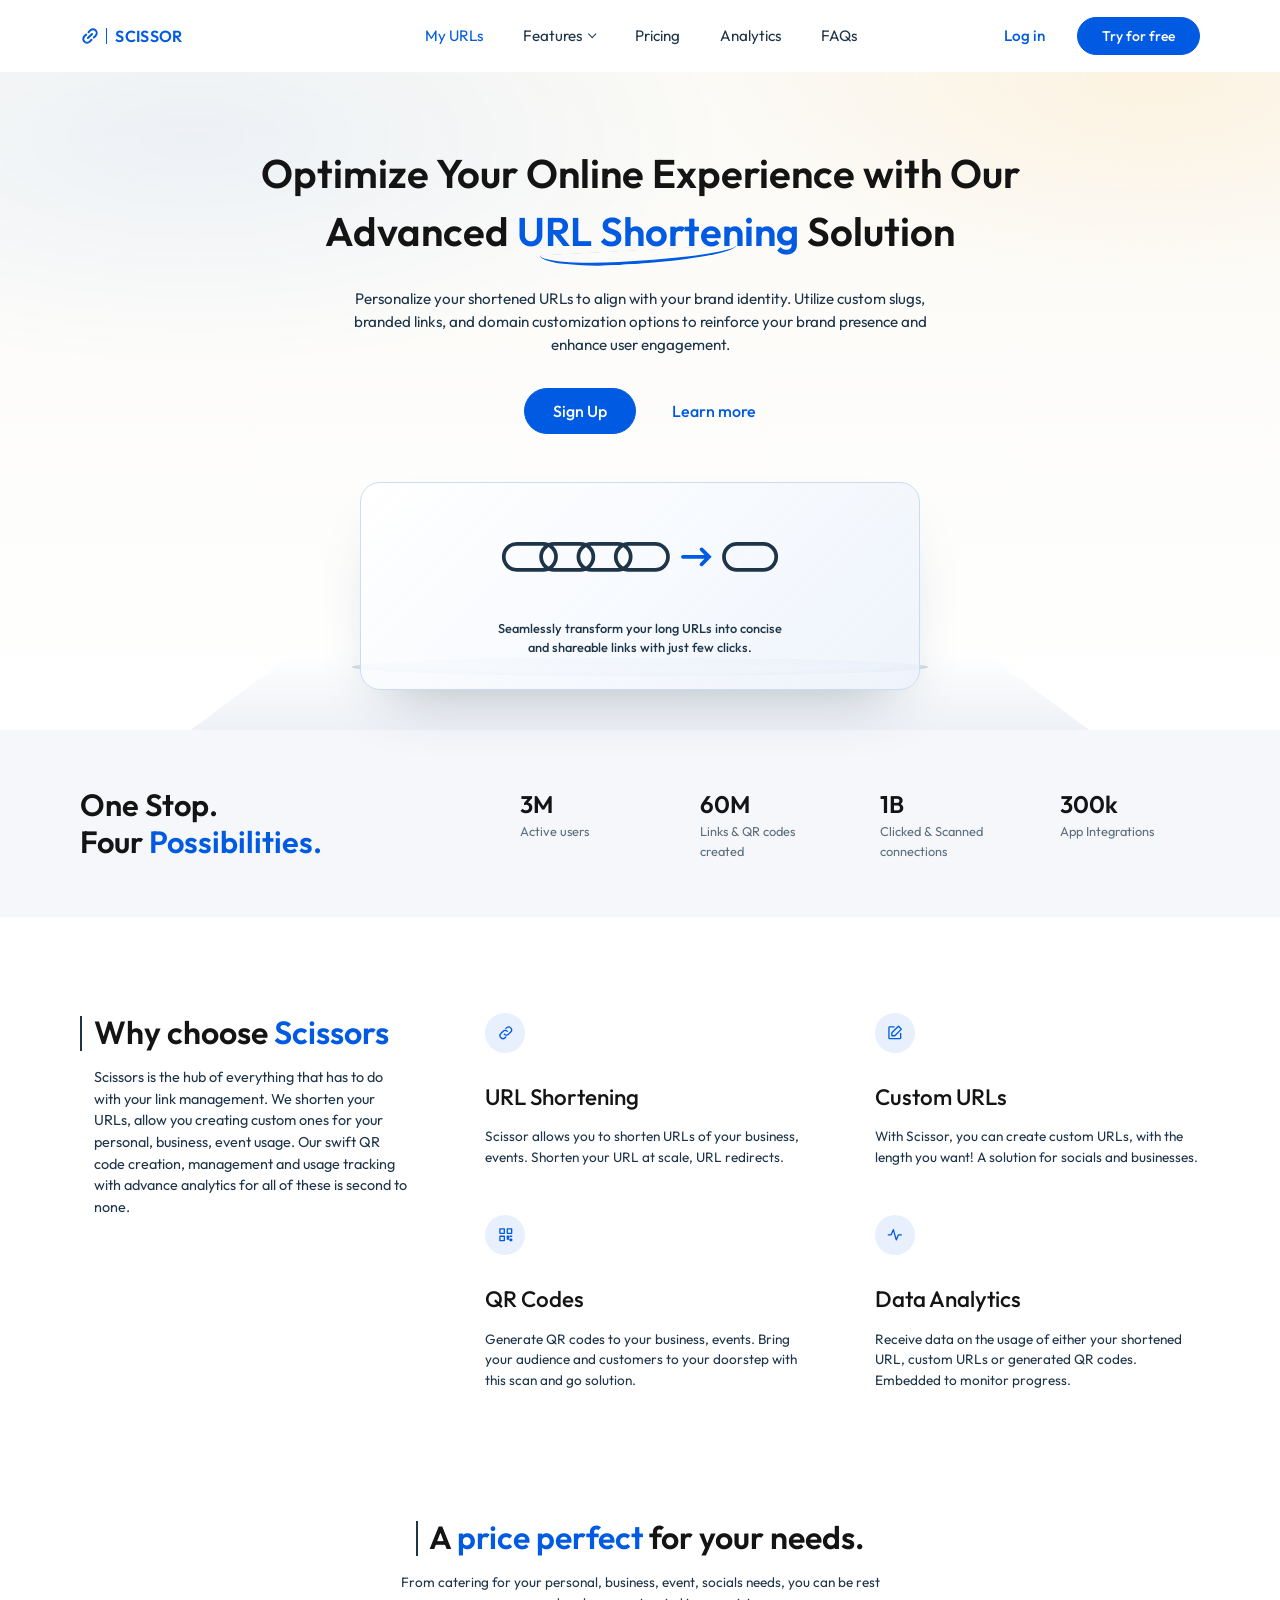
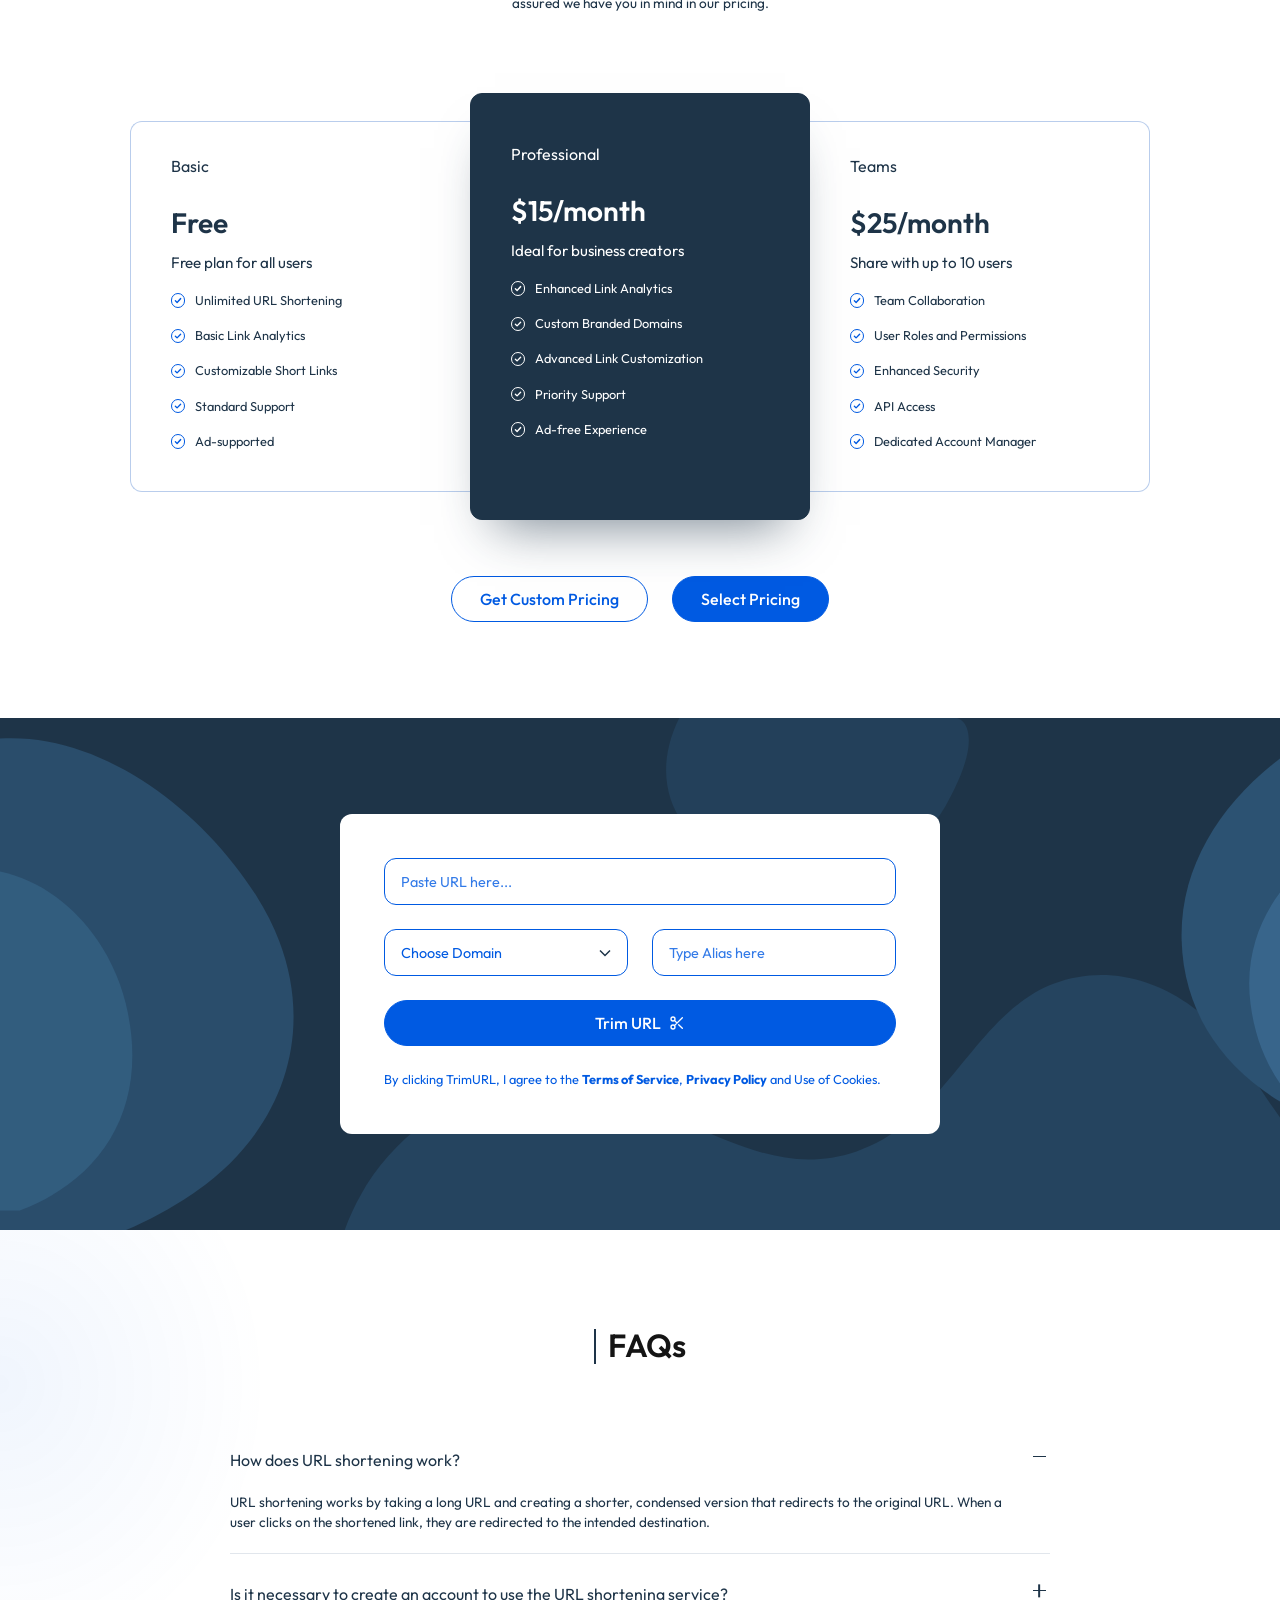
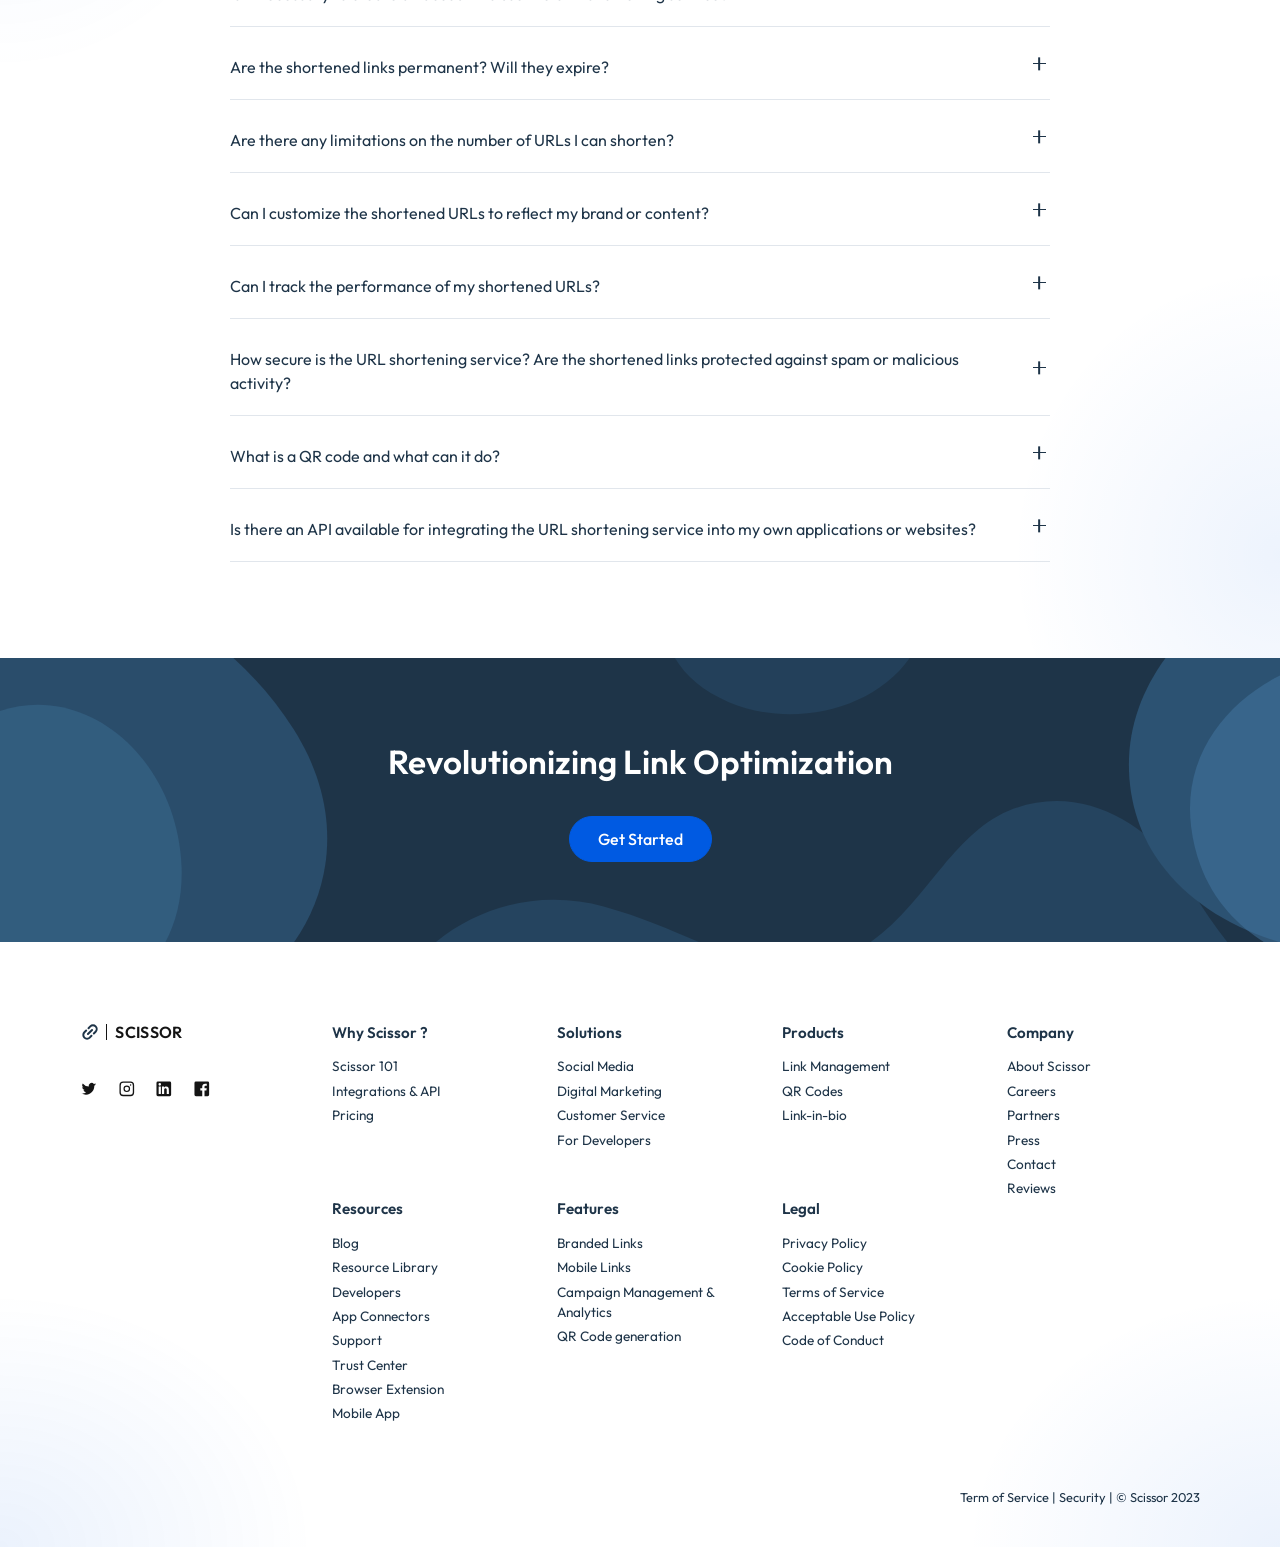
==== commit 621d1b01: "Use the design's chain-link logo, dark footer icons and scissors Trim URL icon" ====
--- a/exam-2/index.html
+++ b/exam-2/index.html
@@ -17,7 +17,7 @@
   <header class="site-header">
     <div class="container nav">
       <a class="logo" href="#top" aria-label="Scissor home">
-        <svg class="logo__icon" viewBox="0 0 24 24" aria-hidden="true"><path d="M5 19 19 5M9 5a3 3 0 1 1-4.2 4.2M15 19a3 3 0 1 1 4.2-4.2" fill="none" stroke="currentColor" stroke-width="2" stroke-linecap="round"/></svg>
+        <svg class="logo__icon" viewBox="0 0 24 24" aria-hidden="true"><g transform="rotate(-45 12 12)" fill="none" stroke="currentColor" stroke-width="2.4" stroke-linecap="round"><path d="M10 7.5H7a4.5 4.5 0 0 0 0 9h3M14 7.5h3a4.5 4.5 0 0 1 0 9h-3M8.5 12h7"/></g></svg>
         <span class="logo__text">SCISSOR</span>
       </a>
 
@@ -213,7 +213,7 @@
 
         <button type="submit" class="btn btn--primary btn--block">
           Trim URL
-          <svg class="btn__icon" viewBox="0 0 24 24" aria-hidden="true"><path d="M5 19 19 5M9 5a3 3 0 1 1-4.2 4.2M15 19a3 3 0 1 1 4.2-4.2" fill="none" stroke="currentColor" stroke-width="2" stroke-linecap="round"/></svg>
+          <svg class="btn__icon" viewBox="0 0 24 24" aria-hidden="true"><g fill="none" stroke="currentColor" stroke-width="2" stroke-linecap="round"><circle cx="6" cy="6" r="3"/><circle cx="6" cy="18" r="3"/><path d="M20 4 8.1 15.9M14.5 14.5 20 20M8.1 8.1 12 12"/></g></svg>
         </button>
 
         <p class="shorten__terms">
@@ -281,7 +281,7 @@
     <div class="container footer__inner">
       <div class="footer__brand">
         <a class="logo" href="#top" aria-label="Scissor home">
-          <svg class="logo__icon" viewBox="0 0 24 24" aria-hidden="true"><path d="M5 19 19 5M9 5a3 3 0 1 1-4.2 4.2M15 19a3 3 0 1 1 4.2-4.2" fill="none" stroke="currentColor" stroke-width="2" stroke-linecap="round"/></svg>
+          <svg class="logo__icon" viewBox="0 0 24 24" aria-hidden="true"><g transform="rotate(-45 12 12)" fill="none" stroke="currentColor" stroke-width="2.4" stroke-linecap="round"><path d="M10 7.5H7a4.5 4.5 0 0 0 0 9h3M14 7.5h3a4.5 4.5 0 0 1 0 9h-3M8.5 12h7"/></g></svg>
           <span class="logo__text">SCISSOR</span>
         </a>
         <ul class="socials">
--- a/exam-2/styles.css
+++ b/exam-2/styles.css
@@ -718,6 +718,10 @@
   color: var(--navy);
 }
 
+.footer__brand .logo__text {
+  color: var(--text);
+}
+
 .socials {
   display: flex;
   gap: 1.25rem;
@@ -726,7 +730,7 @@
 
 .socials a {
   display: block;
-  color: var(--navy);
+  color: var(--text);
 }
 
 .socials a:hover {
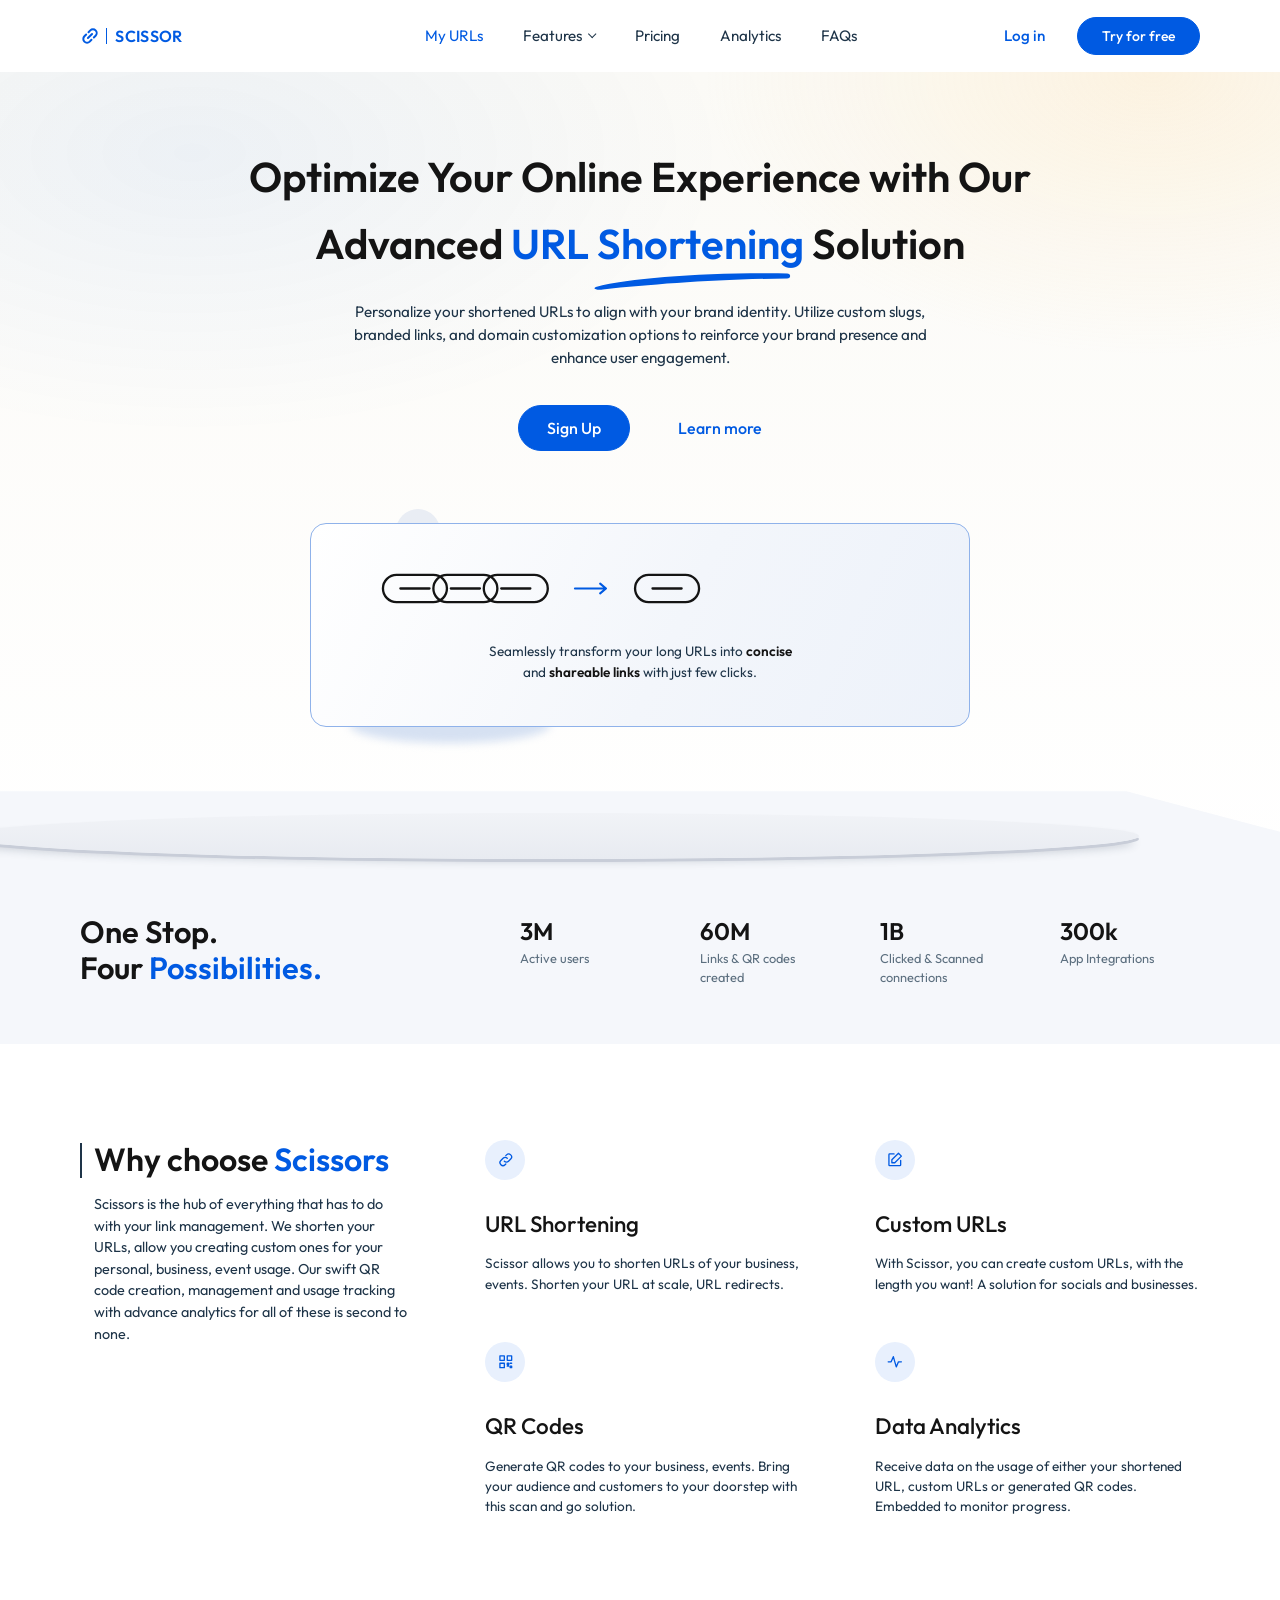
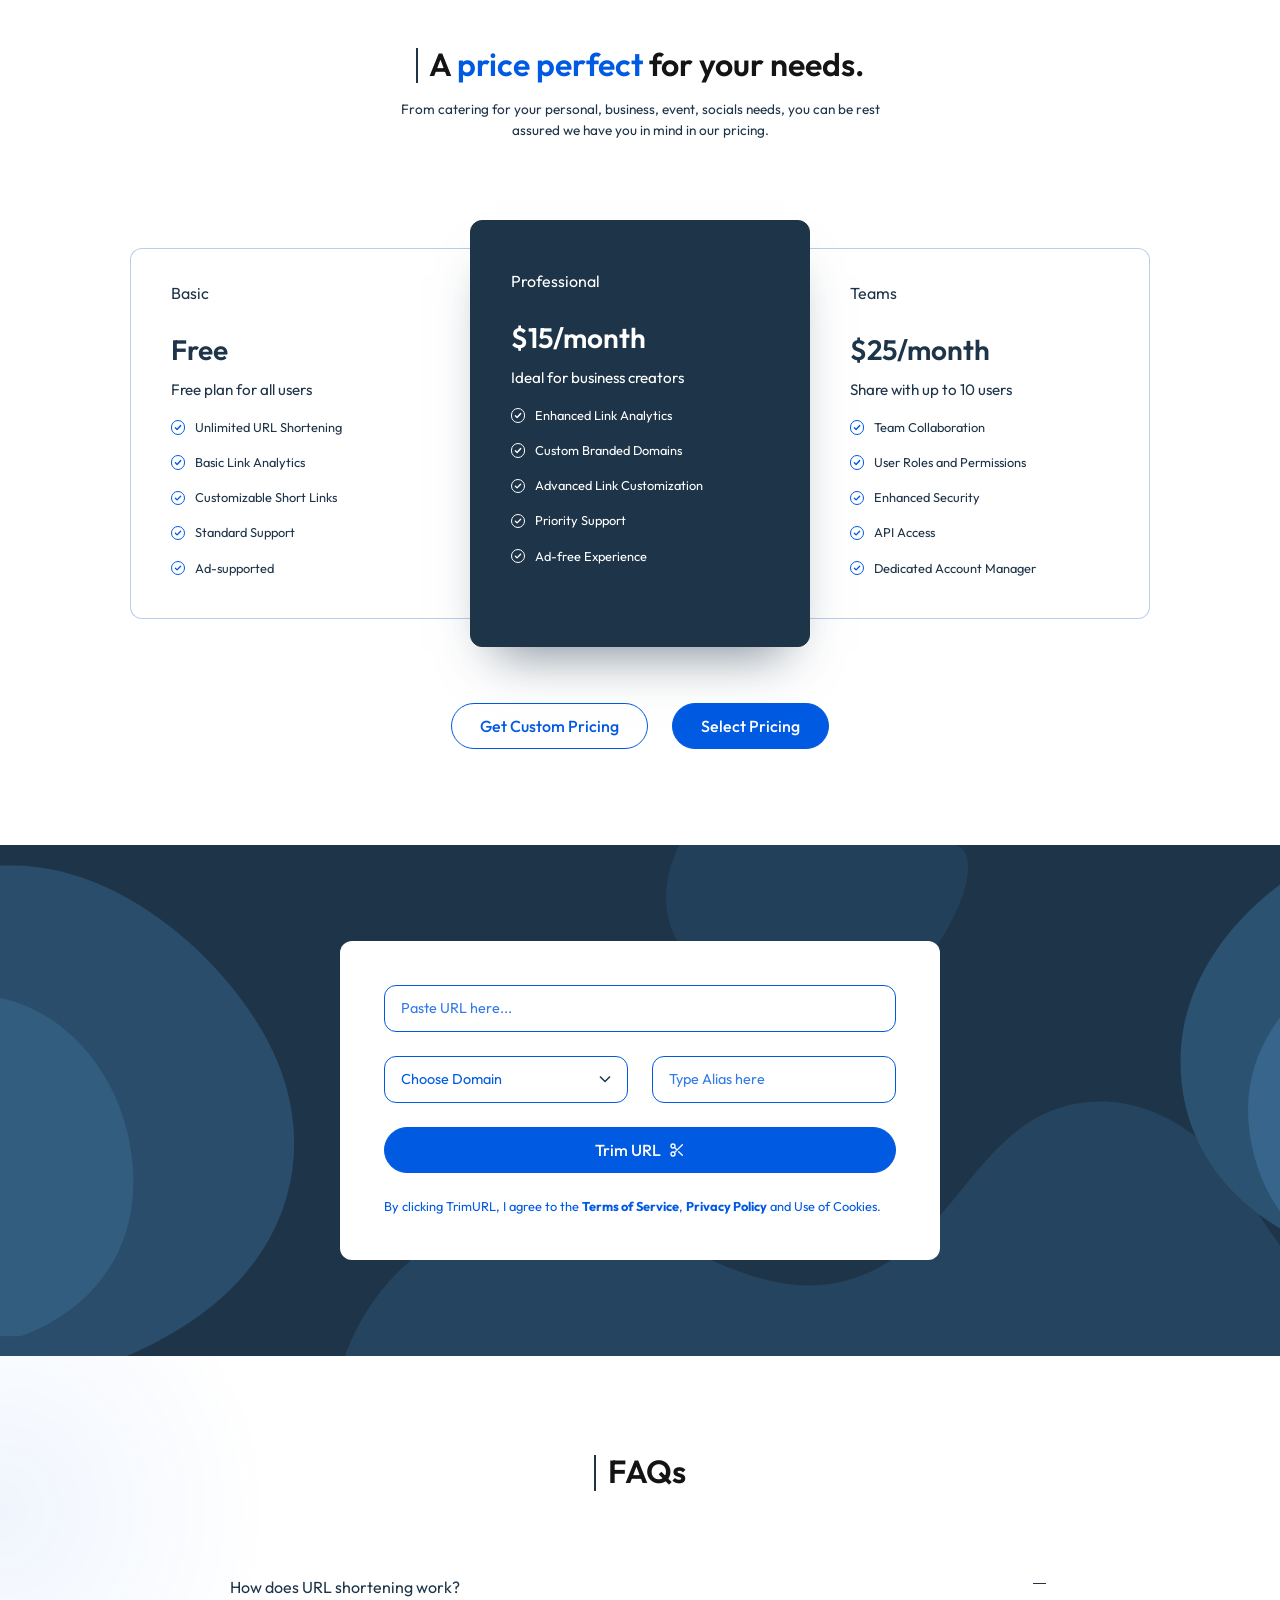
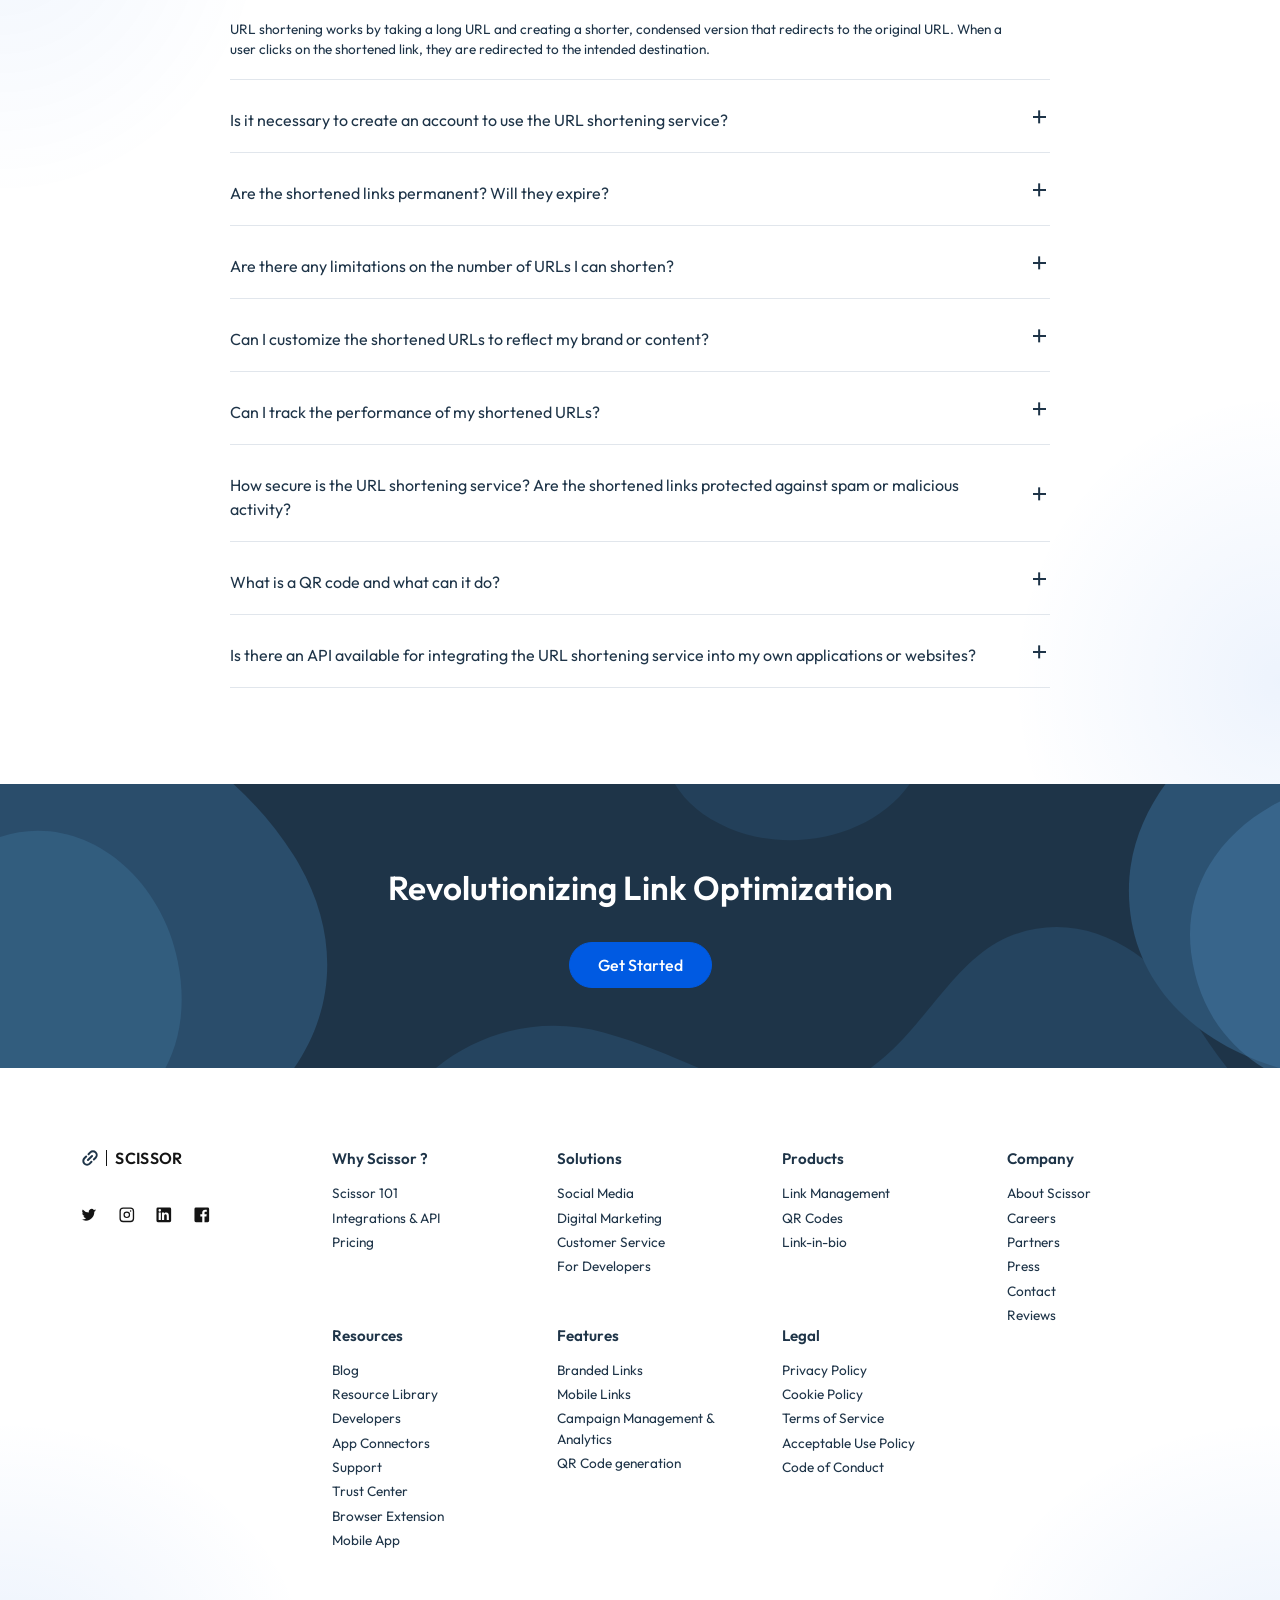
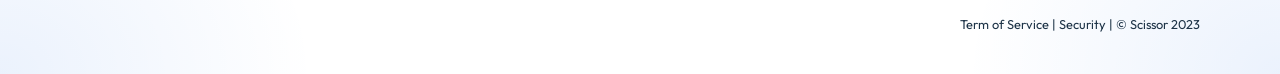
==== commit 1e047fb6: "Match hero section to the design: brush underline, chain-link card and grey stage" ====
--- a/exam-2/index.html
+++ b/exam-2/index.html
@@ -45,8 +45,8 @@
     <section class="hero" id="top">
       <div class="container hero__inner">
         <h1 class="hero__title">
-          Optimize Your Online Experience with Our Advanced
-          <span class="text-blue underline-curve">URL Shortening</span> Solution
+          Optimize Your Online Experience with Our <br class="hero__break">
+          Advanced <span class="text-blue">URL <span class="swoosh">Shortening</span></span> Solution
         </h1>
         <p class="hero__text">
           Personalize your shortened URLs to align with your brand identity. Utilize custom slugs,
@@ -60,23 +60,22 @@
 
         <figure class="hero__visual">
           <div class="hero__card">
-            <div class="hero__links" aria-hidden="true">
-              <svg viewBox="0 0 150 32">
-                <g fill="none" stroke="#1e3448" stroke-width="2">
-                  <rect x="2" y="9" width="28" height="14" rx="7"/>
-                  <rect x="22" y="9" width="28" height="14" rx="7"/>
-                  <rect x="42" y="9" width="28" height="14" rx="7"/>
-                  <rect x="62" y="9" width="28" height="14" rx="7"/>
-                  <rect x="120" y="9" width="28" height="14" rx="7"/>
-                </g>
-                <path d="M98 16h14m-4-4 4 4-4 4" fill="none" stroke="#005ae2" stroke-width="2" stroke-linecap="round"/>
-              </svg>
-            </div>
-            <figcaption>Seamlessly transform your long URLs into concise and shareable links with just few clicks.</figcaption>
+            <svg class="hero__chain" viewBox="0 0 330 34" aria-hidden="true">
+              <g fill="none" stroke="#141414" stroke-width="2.4" stroke-linecap="round">
+                <rect x="2" y="3" width="66" height="28" rx="14"/>
+                <rect x="54" y="3" width="66" height="28" rx="14"/>
+                <rect x="106" y="3" width="66" height="28" rx="14"/>
+                <path d="M20 17h30M72 17h30M124 17h30"/>
+                <rect x="262" y="3" width="66" height="28" rx="14"/>
+                <path d="M280 17h30"/>
+              </g>
+              <path d="M200 17h32m-6-5 6 5-6 5" fill="none" stroke="#005ae2" stroke-width="2.2" stroke-linecap="round" stroke-linejoin="round"/>
+            </svg>
+            <figcaption>Seamlessly transform your long URLs into <strong>concise</strong> and <strong>shareable links</strong> with just few clicks.</figcaption>
           </div>
-          <div class="hero__platform" aria-hidden="true"></div>
         </figure>
       </div>
+      <div class="hero__stage" aria-hidden="true"></div>
     </section>
 
     <!-- ===== Stats ===== -->
--- a/exam-2/styles.css
+++ b/exam-2/styles.css
@@ -275,33 +275,32 @@
 }
 
 .hero__title {
-  max-width: 820px;
+  max-width: 900px;
   margin-inline: auto;
-  font-size: clamp(1.6rem, 3.2vw, 2.5rem);
+  font-size: clamp(1.6rem, 3.3vw, 2.6rem);
   font-weight: 600;
-  line-height: 1.45;
-}
-
-.underline-curve {
+  line-height: 1.6;
+}
+
+/* Brush-stroke underline under "Shortening" */
+.swoosh {
   position: relative;
-  white-space: nowrap;
-}
-
-.underline-curve::after {
+  display: inline-block;
+}
+
+.swoosh::after {
   content: "";
   position: absolute;
-  left: 8%;
-  right: 22%;
-  bottom: -0.2em;
-  height: 0.35em;
-  border-bottom: 3px solid var(--blue);
-  border-radius: 0 0 60% 40% / 0 0 100% 100%;
-  transform: rotate(-3deg);
+  left: -2%;
+  right: 6%;
+  bottom: -0.3em;
+  height: 0.42em;
+  background: url("data:image/svg+xml,%3Csvg xmlns='http://www.w3.org/2000/svg' viewBox='0 0 200 22' preserveAspectRatio='none'%3E%3Cpath d='M3 18C40 7 110 1 195 2c4 0 4 6 0 6C120 9 62 15 10 21c-6 1-11-1-7-3z' fill='%23005ae2'/%3E%3C/svg%3E") center / 100% 100% no-repeat;
 }
 
 .hero__text {
-  max-width: 600px;
-  margin: 1.75rem auto 0;
+  max-width: 620px;
+  margin: 1.5rem auto 0;
   font-size: 0.95rem;
   color: var(--navy);
 }
@@ -310,67 +309,92 @@
   display: flex;
   justify-content: center;
   align-items: center;
-  gap: 2.25rem;
-  margin-top: 2rem;
+  gap: 3rem;
+  margin-top: 2.25rem;
 }
 
 .hero__visual {
   position: relative;
-  max-width: 900px;
-  margin: 3rem auto 0;
-  padding-bottom: 2.5rem;
+  max-width: 660px;
+  margin: 4.5rem auto 0;
+}
+
+/* Soft decorative shapes peeking out behind the card */
+.hero__visual::before,
+.hero__visual::after {
+  content: "";
+  position: absolute;
+  z-index: 0;
+  border-radius: 50%;
+}
+
+.hero__visual::before {
+  left: 13%;
+  top: -14px;
+  width: 44px;
+  height: 44px;
+  background: #e9edf4;
+}
+
+.hero__visual::after {
+  left: 6%;
+  bottom: -16px;
+  width: 200px;
+  height: 36px;
+  background: #d6e1f2;
+  filter: blur(4px);
 }
 
 .hero__card {
   position: relative;
   z-index: 1;
-  max-width: 560px;
-  margin-inline: auto;
-  padding: 2.75rem 2rem 2rem;
-  background: linear-gradient(135deg, rgba(255, 255, 255, 0.9), rgba(235, 242, 252, 0.8));
-  border: 1px solid #c9dbf5;
-  border-radius: 20px;
-  box-shadow: 0 30px 60px -30px rgba(30, 52, 72, 0.35);
-}
-
-.hero__links svg {
-  width: 280px;
-  margin-inline: auto;
+  padding: 3rem 3rem 2.75rem;
+  background: linear-gradient(115deg, #ffffff 0%, #f3f6fb 55%, #edf2fa 100%);
+  border: 1px solid #8fb2ea;
+  border-radius: 16px;
+}
+
+.hero__chain {
+  width: 320px;
+  margin-left: 4%;
 }
 
 .hero__card figcaption {
-  max-width: 300px;
-  margin: 2rem auto 0;
-  font-size: 0.8rem;
-  font-weight: 500;
+  max-width: 320px;
+  margin: 2.25rem auto 0;
+  font-size: 0.85rem;
   color: var(--navy);
 }
 
-.hero__platform {
-  position: absolute;
-  left: 0;
-  right: 0;
-  bottom: 0;
-  height: 80px;
-  background: linear-gradient(180deg, #ffffff 0%, #eef1f6 100%);
-  clip-path: polygon(12% 0, 88% 0, 100% 100%, 0 100%);
-}
-
-.hero__platform::after {
+.hero__card strong {
+  font-weight: 600;
+  color: var(--text);
+}
+
+/* Grey stage with a large flat disc, top-right corner cut */
+.hero__stage {
+  position: relative;
+  height: 90px;
+  margin-top: 4rem;
+  background: var(--light);
+  clip-path: polygon(0 0, 88% 0, 100% 45%, 100% 100%, 0 100%);
+}
+
+.hero__stage::after {
   content: "";
   position: absolute;
-  left: 18%;
-  right: 18%;
-  top: 8px;
-  height: 18px;
+  left: -3%;
+  right: 11%;
+  top: 22px;
+  height: 46px;
   border-radius: 50%;
-  background: linear-gradient(180deg, #e2e8f2, #f7f9fc);
-  box-shadow: inset 0 -2px 4px rgba(30, 52, 72, 0.15);
+  background: linear-gradient(180deg, #f1f3f7 0%, #e8ebf1 100%);
+  box-shadow: 0 3px 0 #c8cdd8, 0 6px 10px -4px rgba(30, 52, 72, 0.2);
 }
 
 /* ---------- Stats ---------- */
 .stats {
-  padding: 3.5rem 0;
+  padding: 2rem 0 3.5rem;
   background: var(--light);
 }
 
@@ -783,6 +807,10 @@
    Responsive
    ========================================================== */
 @media (max-width: 960px) {
+  .hero__break {
+    display: none;
+  }
+
   .nav__burger {
     display: grid;
     place-items: center;
@@ -914,16 +942,24 @@
     padding-top: 3rem;
   }
 
-  .underline-curve {
-    white-space: normal;
-  }
-
   .hero__card {
-    padding: 2rem 1.25rem 1.5rem;
-  }
-
-  .hero__links svg {
-    width: 220px;
+    padding: 2rem 1.25rem 1.75rem;
+  }
+
+  .hero__chain {
+    width: 100%;
+    max-width: 260px;
+    margin-inline: auto;
+  }
+
+  .hero__stage {
+    height: 60px;
+    margin-top: 3rem;
+  }
+
+  .hero__stage::after {
+    top: 16px;
+    height: 30px;
   }
 
   .stats__list {
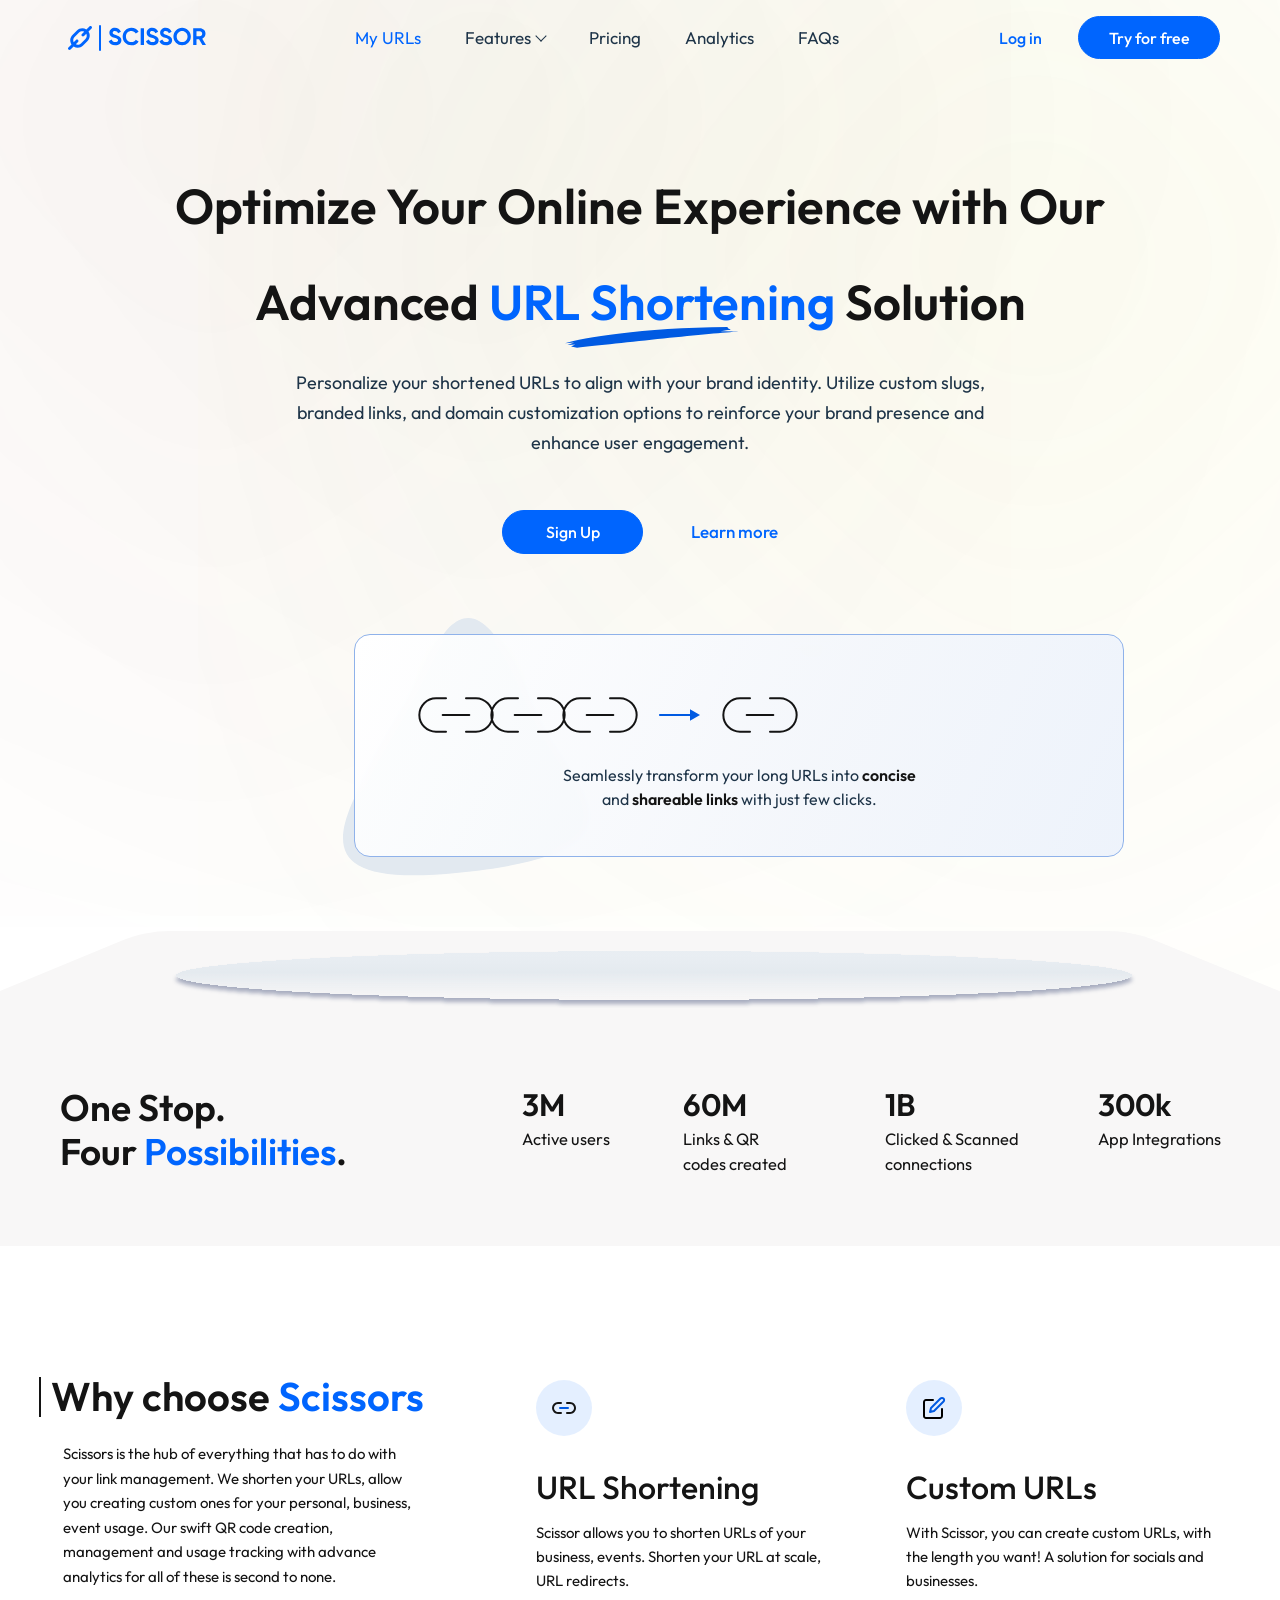
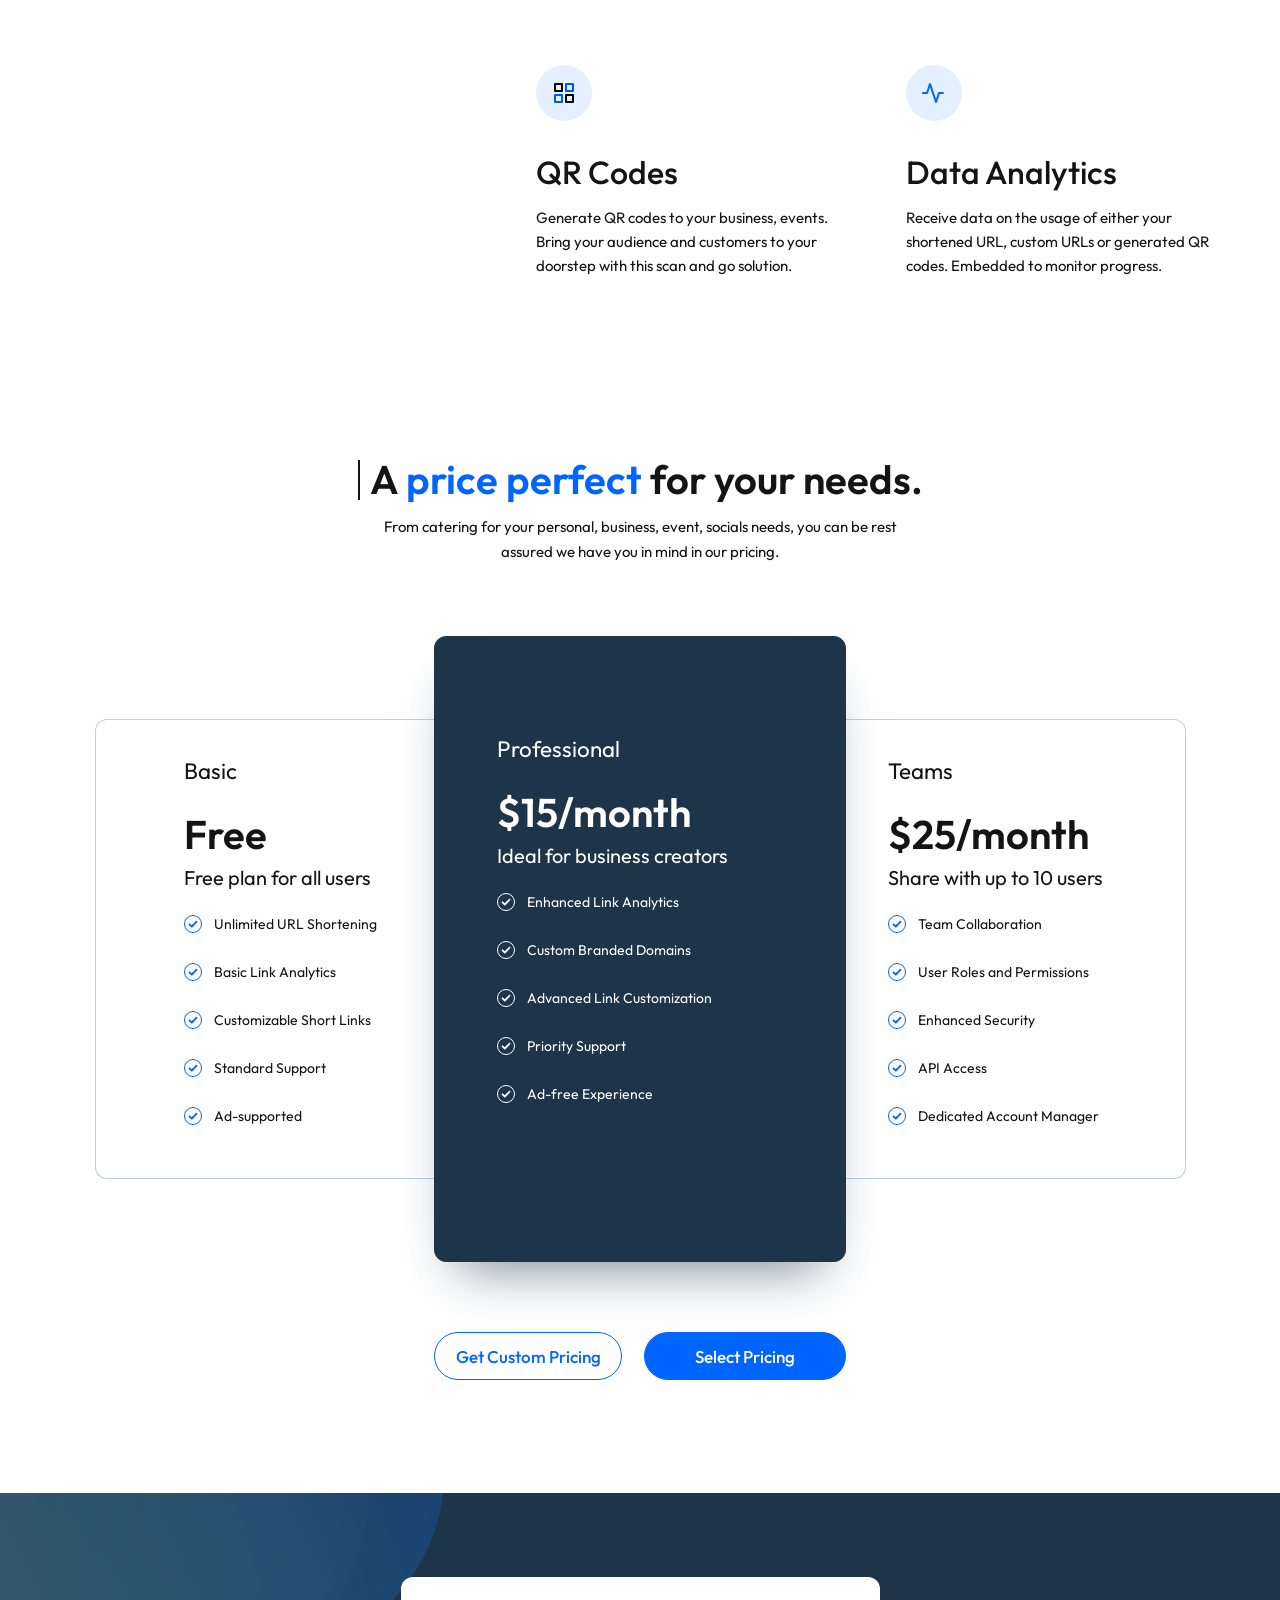
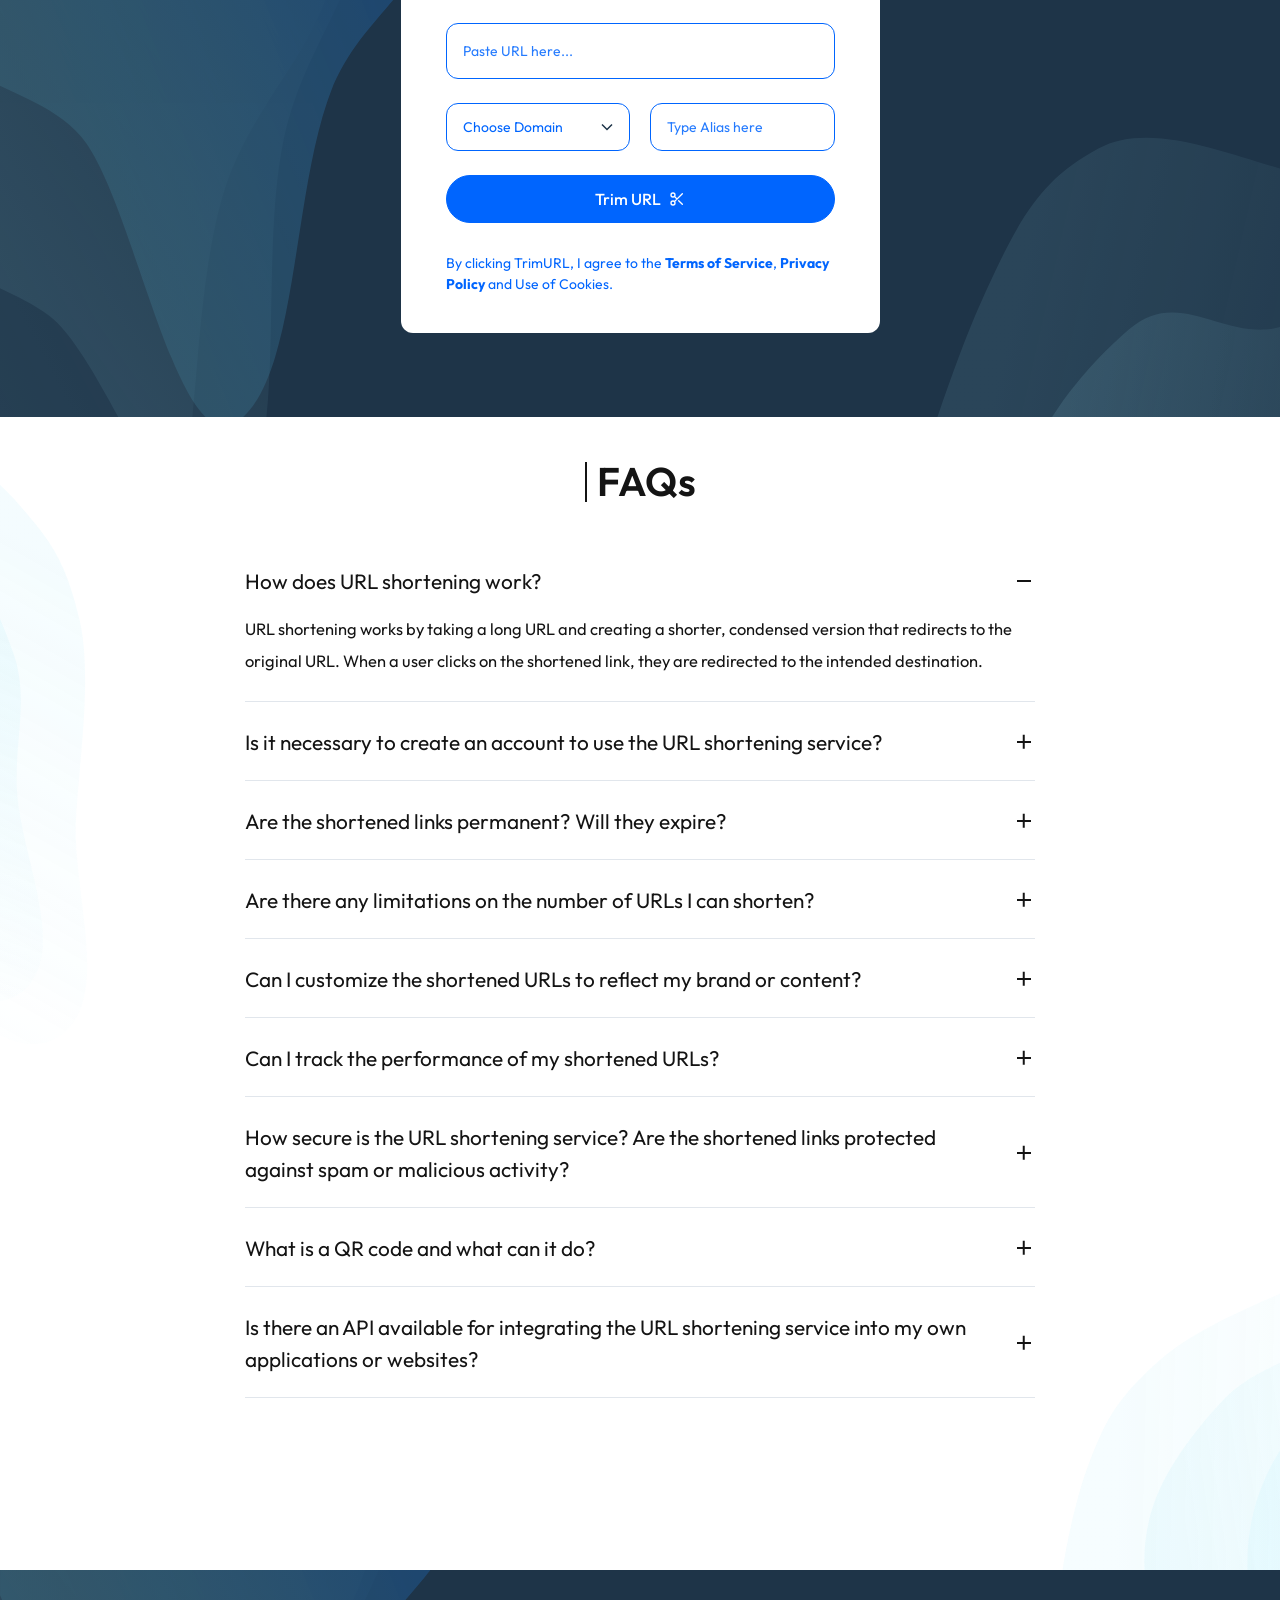
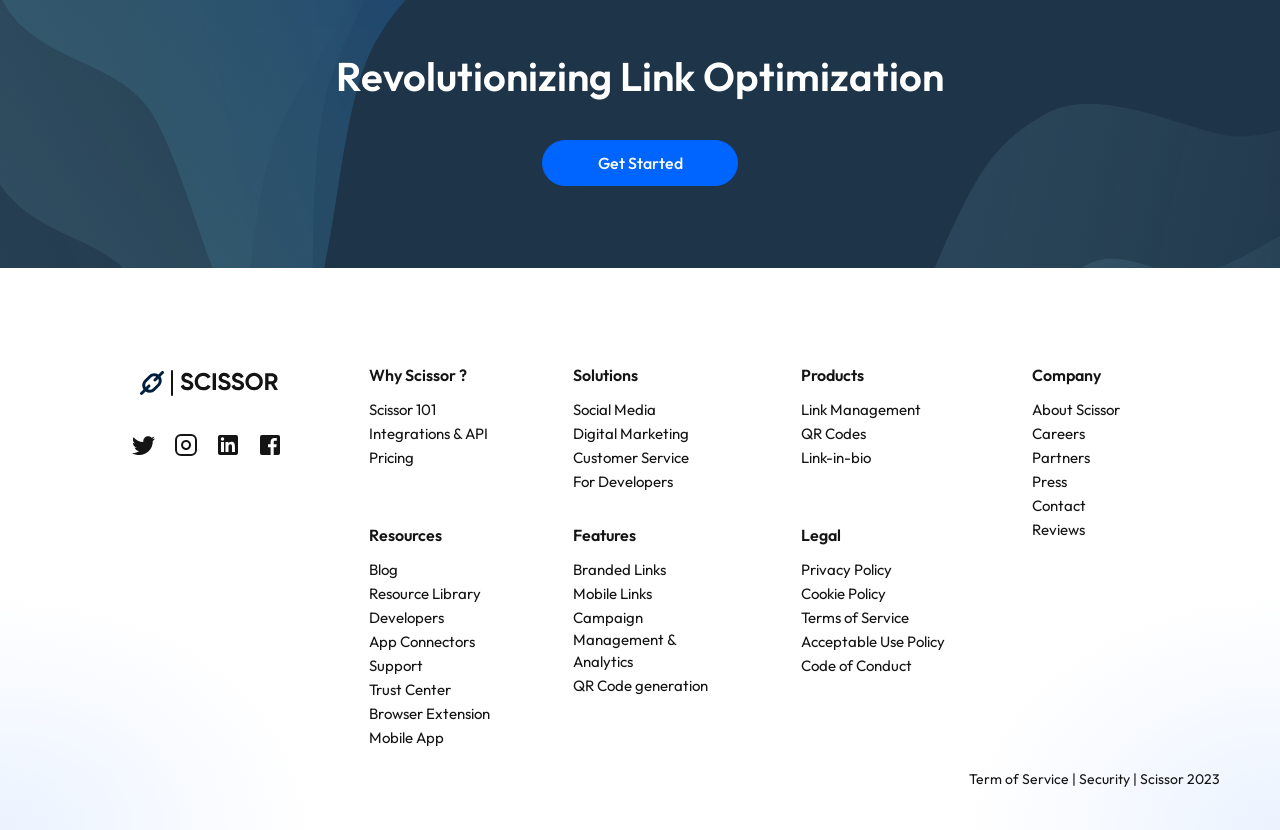
==== commit 075ef5cf: "Use the Figma assets and match the design's sizes and spacing Swap the hand-drawn logo, icons and ba" ====
--- a/exam-2/index.html
+++ b/exam-2/index.html
@@ -16,9 +16,8 @@
   <!-- ===== Header / navigation ===== -->
   <header class="site-header">
     <div class="container nav">
-      <a class="logo" href="#top" aria-label="Scissor home">
-        <svg class="logo__icon" viewBox="0 0 24 24" aria-hidden="true"><g transform="rotate(-45 12 12)" fill="none" stroke="currentColor" stroke-width="2.4" stroke-linecap="round"><path d="M10 7.5H7a4.5 4.5 0 0 0 0 9h3M14 7.5h3a4.5 4.5 0 0 1 0 9h-3M8.5 12h7"/></g></svg>
-        <span class="logo__text">SCISSOR</span>
+      <a class="logo" href="#top">
+        <img src="assets/logo.svg" alt="Scissor" width="155" height="40">
       </a>
 
       <input type="checkbox" id="nav-toggle" class="nav__toggle">
@@ -34,7 +33,7 @@
         </ul>
         <div class="nav__actions">
           <a href="#" class="link-blue">Log in</a>
-          <a href="#shorten" class="btn btn--primary btn--sm">Try for free</a>
+          <a href="#shorten" class="btn btn--primary btn--nav">Try for free</a>
         </div>
       </nav>
     </div>
@@ -46,7 +45,7 @@
       <div class="container hero__inner">
         <h1 class="hero__title">
           Optimize Your Online Experience with Our <br class="hero__break">
-          Advanced <span class="text-blue">URL <span class="swoosh">Shortening</span></span> Solution
+          Advanced <span class="swoosh text-blue">URL Shortening</span> Solution
         </h1>
         <p class="hero__text">
           Personalize your shortened URLs to align with your brand identity. Utilize custom slugs,
@@ -54,38 +53,29 @@
           enhance user engagement.
         </p>
         <div class="hero__actions">
-          <a href="#shorten" class="btn btn--primary">Sign Up</a>
+          <a href="#shorten" class="btn btn--primary btn--hero">Sign Up</a>
           <a href="#features" class="link-blue">Learn more</a>
         </div>
 
         <figure class="hero__visual">
+          <img class="hero__blob" src="assets/blob.svg" alt="" width="246" height="258">
           <div class="hero__card">
-            <svg class="hero__chain" viewBox="0 0 330 34" aria-hidden="true">
-              <g fill="none" stroke="#141414" stroke-width="2.4" stroke-linecap="round">
-                <rect x="2" y="3" width="66" height="28" rx="14"/>
-                <rect x="54" y="3" width="66" height="28" rx="14"/>
-                <rect x="106" y="3" width="66" height="28" rx="14"/>
-                <path d="M20 17h30M72 17h30M124 17h30"/>
-                <rect x="262" y="3" width="66" height="28" rx="14"/>
-                <path d="M280 17h30"/>
-              </g>
-              <path d="M200 17h32m-6-5 6 5-6 5" fill="none" stroke="#005ae2" stroke-width="2.2" stroke-linecap="round" stroke-linejoin="round"/>
-            </svg>
+            <img class="hero__chain" src="assets/chain.svg" alt="" width="384" height="80">
             <figcaption>Seamlessly transform your long URLs into <strong>concise</strong> and <strong>shareable links</strong> with just few clicks.</figcaption>
           </div>
         </figure>
       </div>
-      <div class="hero__stage" aria-hidden="true"></div>
+      <img class="hero__stage" src="assets/stage.svg" alt="" width="1440" height="93">
     </section>
 
     <!-- ===== Stats ===== -->
     <section class="stats" aria-label="Scissor in numbers">
       <div class="container stats__inner">
-        <h2 class="stats__title">One Stop.<br>Four <span class="text-blue">Possibilities.</span></h2>
+        <h2 class="stats__title">One Stop.<br>Four <span class="text-blue">Possibilities</span>.</h2>
         <ul class="stats__list">
           <li><strong>3M</strong><span>Active users</span></li>
-          <li><strong>60M</strong><span>Links &amp; QR codes created</span></li>
-          <li><strong>1B</strong><span>Clicked &amp; Scanned connections</span></li>
+          <li><strong>60M</strong><span>Links &amp; QR<br>codes created</span></li>
+          <li><strong>1B</strong><span>Clicked &amp; Scanned<br>connections</span></li>
           <li><strong>300k</strong><span>App Integrations</span></li>
         </ul>
       </div>
@@ -106,30 +96,22 @@
 
         <div class="features">
           <article class="feature">
-            <span class="feature__icon" aria-hidden="true">
-              <svg viewBox="0 0 24 24"><path d="M10 14a4 4 0 0 0 5.7 0l3-3a4 4 0 0 0-5.7-5.7l-1 1M14 10a4 4 0 0 0-5.7 0l-3 3a4 4 0 0 0 5.7 5.7l1-1"/></svg>
-            </span>
+            <span class="feature__icon"><img src="assets/icon-link.svg" alt="" width="24" height="24"></span>
             <h3>URL Shortening</h3>
             <p>Scissor allows you to shorten URLs of your business, events. Shorten your URL at scale, URL redirects.</p>
           </article>
           <article class="feature">
-            <span class="feature__icon" aria-hidden="true">
-              <svg viewBox="0 0 24 24"><path d="M11 4H5a1 1 0 0 0-1 1v14a1 1 0 0 0 1 1h14a1 1 0 0 0 1-1v-6M17 3l4 4-9 9H8v-4z"/></svg>
-            </span>
+            <span class="feature__icon"><img src="assets/icon-edit.svg" alt="" width="24" height="24"></span>
             <h3>Custom URLs</h3>
             <p>With Scissor, you can create custom URLs, with the length you want! A solution for socials and businesses.</p>
           </article>
           <article class="feature">
-            <span class="feature__icon" aria-hidden="true">
-              <svg viewBox="0 0 24 24"><path d="M4 4h6v6H4zM14 4h6v6h-6zM4 14h6v6H4zM14 14h2v2h-2zM18 18h2v2h-2zM14 18h2M18 14h2"/></svg>
-            </span>
+            <span class="feature__icon"><img src="assets/icon-grid.svg" alt="" width="24" height="24"></span>
             <h3>QR Codes</h3>
             <p>Generate QR codes to your business, events. Bring your audience and customers to your doorstep with this scan and go solution.</p>
           </article>
           <article class="feature">
-            <span class="feature__icon" aria-hidden="true">
-              <svg viewBox="0 0 24 24"><path d="M3 12h4l3-7 4 14 3-7h4"/></svg>
-            </span>
+            <span class="feature__icon"><img src="assets/icon-activity.svg" alt="" width="24" height="24"></span>
             <h3>Data Analytics</h3>
             <p>Receive data on the usage of either your shortened URL, custom URLs or generated QR codes. Embedded to monitor progress.</p>
           </article>
@@ -187,8 +169,8 @@
         </div>
 
         <div class="pricing__actions">
-          <a href="#" class="btn btn--outline">Get Custom Pricing</a>
-          <a href="#" class="btn btn--primary">Select Pricing</a>
+          <a href="#" class="btn btn--outline btn--plan">Get Custom Pricing</a>
+          <a href="#" class="btn btn--primary btn--plan">Select Pricing</a>
         </div>
       </div>
     </section>
@@ -224,7 +206,7 @@
 
     <!-- ===== FAQs ===== -->
     <section class="faqs" id="faqs">
-      <div class="container faqs__inner">
+      <div class="container">
         <h2 class="section-title section-title--center">FAQs</h2>
 
         <div class="faq-list">
@@ -271,7 +253,7 @@
     <!-- ===== CTA ===== -->
     <section class="cta waves" aria-labelledby="cta-title">
       <h2 id="cta-title">Revolutionizing Link Optimization</h2>
-      <a href="#shorten" class="btn btn--primary">Get Started</a>
+      <a href="#shorten" class="btn btn--primary btn--cta">Get Started</a>
     </section>
   </main>
 
@@ -279,15 +261,14 @@
   <footer class="site-footer">
     <div class="container footer__inner">
       <div class="footer__brand">
-        <a class="logo" href="#top" aria-label="Scissor home">
-          <svg class="logo__icon" viewBox="0 0 24 24" aria-hidden="true"><g transform="rotate(-45 12 12)" fill="none" stroke="currentColor" stroke-width="2.4" stroke-linecap="round"><path d="M10 7.5H7a4.5 4.5 0 0 0 0 9h3M14 7.5h3a4.5 4.5 0 0 1 0 9h-3M8.5 12h7"/></g></svg>
-          <span class="logo__text">SCISSOR</span>
+        <a class="logo" href="#top">
+          <img src="assets/logo-dark.svg" alt="Scissor" width="155" height="40">
         </a>
         <ul class="socials">
-          <li><a href="#" aria-label="Twitter"><svg viewBox="0 0 24 24"><path d="M22 5.9c-.7.3-1.5.5-2.3.6a4 4 0 0 0 1.8-2.2c-.8.5-1.7.8-2.6 1a4 4 0 0 0-6.9 3.7A11.4 11.4 0 0 1 3.7 4.8a4 4 0 0 0 1.2 5.4c-.6 0-1.3-.2-1.8-.5 0 2 1.4 3.6 3.2 4a4 4 0 0 1-1.8.1 4 4 0 0 0 3.8 2.8A8 8 0 0 1 2 18.2 11.4 11.4 0 0 0 19.5 8.3v-.5c.9-.5 1.9-1.2 2.5-1.9z"/></svg></a></li>
-          <li><a href="#" aria-label="Instagram"><svg viewBox="0 0 24 24"><path d="M12 7.5a4.5 4.5 0 1 0 0 9 4.5 4.5 0 0 0 0-9zm0 7.4a2.9 2.9 0 1 1 0-5.8 2.9 2.9 0 0 1 0 5.8zM17.2 5.7a1 1 0 1 0 0 2 1 1 0 0 0 0-2zM7 2h10a5 5 0 0 1 5 5v10a5 5 0 0 1-5 5H7a5 5 0 0 1-5-5V7a5 5 0 0 1 5-5zm0 1.8A3.2 3.2 0 0 0 3.8 7v10A3.2 3.2 0 0 0 7 20.2h10a3.2 3.2 0 0 0 3.2-3.2V7A3.2 3.2 0 0 0 17 3.8z"/></svg></a></li>
-          <li><a href="#" aria-label="LinkedIn"><svg viewBox="0 0 24 24"><path d="M20 2H4a2 2 0 0 0-2 2v16a2 2 0 0 0 2 2h16a2 2 0 0 0 2-2V4a2 2 0 0 0-2-2zM8 19H5V9h3zM6.5 7.7a1.7 1.7 0 1 1 0-3.5 1.7 1.7 0 0 1 0 3.5zM19 19h-3v-5c0-1.2 0-2.7-1.6-2.7S12.5 12.6 12.5 14v5h-3V9h2.8v1.4c.4-.8 1.4-1.6 2.9-1.6 3.1 0 3.7 2 3.7 4.7z"/></svg></a></li>
-          <li><a href="#" aria-label="Facebook"><svg viewBox="0 0 24 24"><path d="M20 2H4a2 2 0 0 0-2 2v16a2 2 0 0 0 2 2h8.6v-7.7H10v-3h2.6V9c0-2.6 1.6-4 3.9-4l2.3.1v2.7h-1.6c-1.3 0-1.5.6-1.5 1.5v1.9h3l-.4 3h-2.6V22H20a2 2 0 0 0 2-2V4a2 2 0 0 0-2-2z"/></svg></a></li>
+          <li><a href="#" aria-label="Twitter"><img src="assets/icon-twitter.svg" alt="" width="24" height="24"></a></li>
+          <li><a href="#" aria-label="Instagram"><img src="assets/icon-instagram.svg" alt="" width="24" height="24"></a></li>
+          <li><a href="#" aria-label="LinkedIn"><svg viewBox="0 0 24 24" aria-hidden="true"><path d="M20 2H4a2 2 0 0 0-2 2v16a2 2 0 0 0 2 2h16a2 2 0 0 0 2-2V4a2 2 0 0 0-2-2zM8 19H5V9h3zM6.5 7.7a1.7 1.7 0 1 1 0-3.5 1.7 1.7 0 0 1 0 3.5zM19 19h-3v-5c0-1.2 0-2.7-1.6-2.7S12.5 12.6 12.5 14v5h-3V9h2.8v1.4c.4-.8 1.4-1.6 2.9-1.6 3.1 0 3.7 2 3.7 4.7z"/></svg></a></li>
+          <li><a href="#" aria-label="Facebook"><svg viewBox="0 0 24 24" aria-hidden="true"><path d="M20 2H4a2 2 0 0 0-2 2v16a2 2 0 0 0 2 2h8.6v-7.7H10v-3h2.6V9c0-2.6 1.6-4 3.9-4l2.3.1v2.7h-1.6c-1.3 0-1.5.6-1.5 1.5v1.9h3l-.4 3h-2.6V22H20a2 2 0 0 0 2-2V4a2 2 0 0 0-2-2z"/></svg></a></li>
         </ul>
       </div>
 
@@ -314,7 +295,7 @@
         </div>
         <div class="footer__col">
           <h3>Features</h3>
-          <ul><li><a href="#">Branded Links</a></li><li><a href="#">Mobile Links</a></li><li><a href="#">Campaign Management &amp; Analytics</a></li><li><a href="#">QR Code generation</a></li></ul>
+          <ul><li><a href="#">Branded Links</a></li><li><a href="#">Mobile Links</a></li><li><a href="#">Campaign<br>Management &amp;<br>Analytics</a></li><li><a href="#">QR Code generation</a></li></ul>
         </div>
         <div class="footer__col">
           <h3>Legal</h3>
@@ -324,7 +305,7 @@
     </div>
 
     <div class="container footer__bottom">
-      <p><a href="#">Term of Service</a> | <a href="#">Security</a> | <span>&copy; Scissor 2023</span></p>
+      <p><a href="#">Term of Service</a> | <a href="#">Security</a> | <span>Scissor 2023</span></p>
     </div>
   </footer>
 </body>
--- a/exam-2/styles.css
+++ b/exam-2/styles.css
@@ -1,15 +1,16 @@
 /* ==========================================================
    Scissor landing page – AltSchool V2 Exam (Assessment 2)
+   Sizes follow the 1440px-wide Figma frame.
    ========================================================== */
 
 :root {
-  --blue: #005ae2;
-  --blue-dark: #0049b8;
+  --blue: #0065fe;
+  --blue-dark: #0052d1;
   --navy: #1e3448;
   --text: #141414;
   --muted: #5c6f7f;
   --border: #e1e6ec;
-  --light: #f5f7fb;
+  --stage: #f8f7f7;
   --white: #ffffff;
   --radius: 12px;
   --font: "Outfit", system-ui, -apple-system, "Segoe UI", sans-serif;
@@ -54,12 +55,13 @@
 h1,
 h2,
 h3,
-p {
+p,
+figure {
   margin: 0;
 }
 
 .container {
-  width: min(1120px, 100% - 2rem);
+  width: min(1160px, 100% - 2rem);
   margin-inline: auto;
 }
 
@@ -111,10 +113,12 @@
   align-items: center;
   justify-content: center;
   gap: 0.5rem;
-  padding: 0.75rem 1.75rem;
+  height: 44px;
+  padding: 0 1.75rem;
   border: 1px solid var(--blue);
   border-radius: 999px;
   font: 500 1rem var(--font);
+  white-space: nowrap;
   cursor: pointer;
   transition: background-color 0.2s, color 0.2s, transform 0.2s;
 }
@@ -142,13 +146,36 @@
   color: var(--white);
 }
 
-.btn--sm {
-  padding: 0.55rem 1.5rem;
-  font-size: 0.875rem;
+.btn--nav {
+  width: 142px;
+  height: 43px;
+}
+
+.btn--hero {
+  width: 141px;
+}
+
+.btn--plan {
+  height: 48px;
+  font-size: 1.0625rem;
+}
+
+.btn--plan.btn--outline {
+  width: 188px;
+}
+
+.btn--plan.btn--primary {
+  width: 202px;
+}
+
+.btn--cta {
+  width: 196px;
+  height: 46px;
 }
 
 .btn--block {
   width: 100%;
+  height: 48px;
 }
 
 .btn__icon {
@@ -156,11 +183,11 @@
   height: 1rem;
 }
 
-/* Section headings with the small vertical accent bar */
+/* Section headings with the thin vertical accent bar */
 .section-title {
   position: relative;
-  padding-left: 0.85rem;
-  font-size: clamp(1.5rem, 2.5vw, 2.25rem);
+  padding-left: 12px;
+  font-size: 2.5rem;
   font-weight: 600;
   line-height: 1.2;
 }
@@ -169,10 +196,10 @@
   content: "";
   position: absolute;
   left: 0;
-  top: 0.1em;
+  top: 0.12em;
   width: 2px;
-  height: 1.1em;
-  background: var(--navy);
+  height: 1em;
+  background: var(--text);
 }
 
 .section-title--center {
@@ -180,41 +207,25 @@
   margin-inline: auto;
 }
 
-/* ---------- Logo ---------- */
-.logo {
-  display: inline-flex;
-  align-items: center;
-  gap: 0.4rem;
-  color: var(--blue);
-  font-weight: 600;
-  letter-spacing: 0.02em;
-}
-
-.logo__icon {
-  width: 1.25rem;
-  height: 1.25rem;
-}
-
-.logo__text {
-  padding-left: 0.5rem;
-  border-left: 1.5px solid currentColor;
-  line-height: 1;
-}
-
 /* ---------- Header ---------- */
 .site-header {
-  position: sticky;
+  position: absolute;
   top: 0;
+  left: 0;
+  right: 0;
   z-index: 50;
-  background: rgba(255, 255, 255, 0.9);
-  backdrop-filter: blur(8px);
 }
 
 .nav {
   display: flex;
   align-items: center;
   justify-content: space-between;
-  min-height: 72px;
+  height: 75px;
+}
+
+.logo img {
+  width: 155px;
+  height: 40px;
 }
 
 .nav__menu {
@@ -222,14 +233,13 @@
   flex: 1;
   align-items: center;
   justify-content: space-between;
-  margin-left: 6rem;
+  margin-left: 140px;
 }
 
 .nav__links {
   display: flex;
-  gap: 2.5rem;
-  margin-inline: auto;
-  font-size: 0.95rem;
+  gap: 44px;
+  font-size: 1.0625rem;
   color: var(--navy);
 }
 
@@ -245,8 +255,8 @@
 }
 
 .caret {
-  width: 0.4rem;
-  height: 0.4rem;
+  width: 0.5rem;
+  height: 0.5rem;
   border-right: 1.5px solid currentColor;
   border-bottom: 1.5px solid currentColor;
   transform: translateY(-2px) rotate(45deg);
@@ -255,8 +265,8 @@
 .nav__actions {
   display: flex;
   align-items: center;
-  gap: 2rem;
-  font-size: 0.95rem;
+  gap: 2.25rem;
+  font-size: 1rem;
 }
 
 .nav__toggle,
@@ -266,42 +276,42 @@
 
 /* ---------- Hero ---------- */
 .hero {
-  padding: 4.5rem 0 0;
-  background:
-    radial-gradient(60% 50% at 15% 10%, rgba(0, 90, 226, 0.06), transparent 70%),
-    radial-gradient(50% 50% at 90% 0%, rgba(255, 220, 160, 0.25), transparent 70%),
-    linear-gradient(180deg, #fbfaf6 0%, var(--white) 100%);
+  position: relative;
+  min-height: 1024px;
+  padding-top: 158px;
+  background: var(--white) url("assets/hero-bg.svg") top center / 1440px 1024px no-repeat;
   text-align: center;
 }
 
 .hero__title {
-  max-width: 900px;
-  margin-inline: auto;
-  font-size: clamp(1.6rem, 3.3vw, 2.6rem);
+  font-size: 3.0625rem;
   font-weight: 600;
-  line-height: 1.6;
-}
-
-/* Brush-stroke underline under "Shortening" */
+  line-height: 96px;
+}
+
+/* Brush-stroke underline from the design */
 .swoosh {
   position: relative;
   display: inline-block;
+  line-height: 1.1;
 }
 
 .swoosh::after {
   content: "";
   position: absolute;
-  left: -2%;
-  right: 6%;
-  bottom: -0.3em;
-  height: 0.42em;
-  background: url("data:image/svg+xml,%3Csvg xmlns='http://www.w3.org/2000/svg' viewBox='0 0 200 22' preserveAspectRatio='none'%3E%3Cpath d='M3 18C40 7 110 1 195 2c4 0 4 6 0 6C120 9 62 15 10 21c-6 1-11-1-7-3z' fill='%23005ae2'/%3E%3C/svg%3E") center / 100% 100% no-repeat;
+  left: 22%;
+  width: 174px;
+  max-width: 52%;
+  bottom: -0.36em;
+  height: 0.41em;
+  background: url("assets/swoosh.svg") center / 100% 100% no-repeat;
 }
 
 .hero__text {
-  max-width: 620px;
-  margin: 1.5rem auto 0;
-  font-size: 0.95rem;
+  max-width: 730px;
+  margin: 18px auto 0;
+  font-size: 1.125rem;
+  line-height: 30px;
   color: var(--navy);
 }
 
@@ -309,60 +319,51 @@
   display: flex;
   justify-content: center;
   align-items: center;
-  gap: 3rem;
-  margin-top: 2.25rem;
+  gap: 48px;
+  margin-top: 52px;
+}
+
+.hero__actions .link-blue {
+  font-size: 1.0625rem;
 }
 
 .hero__visual {
   position: relative;
-  max-width: 660px;
-  margin: 4.5rem auto 0;
-}
-
-/* Soft decorative shapes peeking out behind the card */
-.hero__visual::before,
-.hero__visual::after {
-  content: "";
+  width: min(770px, 100%);
+  margin: 80px auto 0;
+}
+
+.hero__blob {
   position: absolute;
+  left: -11px;
+  top: -16px;
   z-index: 0;
-  border-radius: 50%;
-}
-
-.hero__visual::before {
-  left: 13%;
-  top: -14px;
-  width: 44px;
-  height: 44px;
-  background: #e9edf4;
-}
-
-.hero__visual::after {
-  left: 6%;
-  bottom: -16px;
-  width: 200px;
-  height: 36px;
-  background: #d6e1f2;
-  filter: blur(4px);
+  width: 246px;
+  height: 258px;
 }
 
 .hero__card {
   position: relative;
   z-index: 1;
-  padding: 3rem 3rem 2.75rem;
-  background: linear-gradient(115deg, #ffffff 0%, #f3f6fb 55%, #edf2fa 100%);
+  min-height: 223px;
+  padding: 40px 40px 36px 61px;
+  background: linear-gradient(115deg, rgba(255, 255, 255, 0.92) 0%, rgba(243, 246, 251, 0.92) 60%, rgba(236, 242, 251, 0.92) 100%);
   border: 1px solid #8fb2ea;
   border-radius: 16px;
+  backdrop-filter: blur(6px);
 }
 
 .hero__chain {
-  width: 320px;
-  margin-left: 4%;
+  width: 384px;
+  height: 80px;
 }
 
 .hero__card figcaption {
-  max-width: 320px;
-  margin: 2.25rem auto 0;
-  font-size: 0.85rem;
+  max-width: 380px;
+  margin: 8px auto 0;
+  padding-right: 21px;
+  font-size: 1rem;
+  line-height: 1.5;
   color: var(--navy);
 }
 
@@ -371,51 +372,39 @@
   color: var(--text);
 }
 
-/* Grey stage with a large flat disc, top-right corner cut */
 .hero__stage {
-  position: relative;
-  height: 90px;
-  margin-top: 4rem;
-  background: var(--light);
-  clip-path: polygon(0 0, 88% 0, 100% 45%, 100% 100%, 0 100%);
-}
-
-.hero__stage::after {
-  content: "";
   position: absolute;
-  left: -3%;
-  right: 11%;
-  top: 22px;
-  height: 46px;
-  border-radius: 50%;
-  background: linear-gradient(180deg, #f1f3f7 0%, #e8ebf1 100%);
-  box-shadow: 0 3px 0 #c8cdd8, 0 6px 10px -4px rgba(30, 52, 72, 0.2);
+  left: 50%;
+  bottom: 0;
+  width: 1440px;
+  max-width: none;
+  height: 93px;
+  transform: translateX(-50%);
 }
 
 /* ---------- Stats ---------- */
 .stats {
-  padding: 2rem 0 3.5rem;
-  background: var(--light);
+  padding: 62px 0 69px;
+  background: var(--stage);
 }
 
 .stats__inner {
   display: flex;
-  flex-wrap: wrap;
-  align-items: center;
+  align-items: flex-start;
   justify-content: space-between;
   gap: 2rem;
 }
 
 .stats__title {
-  font-size: clamp(1.4rem, 2.4vw, 2rem);
+  font-size: 2.3125rem;
   font-weight: 600;
   line-height: 1.2;
 }
 
 .stats__list {
   display: grid;
-  grid-template-columns: repeat(4, minmax(0, 140px));
-  gap: 2.5rem;
+  grid-template-columns: 161px 202px 213px auto;
+  margin-right: -1px;
 }
 
 .stats__list li {
@@ -424,74 +413,77 @@
 }
 
 .stats__list strong {
-  font-size: 1.5rem;
+  font-size: 1.9375rem;
   font-weight: 600;
+  line-height: 1.2;
 }
 
 .stats__list span {
-  font-size: 0.8rem;
-  color: var(--muted);
+  margin-top: 4px;
+  font-size: 1.03rem;
+  line-height: 25px;
+  color: var(--text);
 }
 
 /* ---------- Why choose ---------- */
 .why {
-  padding: 6rem 0;
+  padding: 126px 0 100px;
 }
 
 .why__inner {
   display: grid;
-  grid-template-columns: 1fr 2fr;
-  gap: 3rem;
+  grid-template-columns: 497px 1fr;
+  width: min(1202px, 100% - 2rem);
 }
 
 .why__intro p {
-  max-width: 330px;
-  margin-top: 1rem;
-  padding-left: 0.85rem;
-  font-size: 0.9rem;
-  color: var(--navy);
+  max-width: 378px;
+  margin-top: 22px;
+  padding-left: 24px;
+  font-size: 0.9375rem;
+  line-height: 24.5px;
+  color: var(--text);
 }
 
 .features {
   display: grid;
-  grid-template-columns: repeat(2, 1fr);
-  gap: 3rem 4rem;
+  grid-template-columns: repeat(2, 335px);
+  gap: 72px 35px;
+  padding-top: 8px;
 }
 
 .feature__icon {
   display: grid;
   place-items: center;
-  width: 2.5rem;
-  height: 2.5rem;
+  width: 56px;
+  height: 56px;
   border-radius: 50%;
-  background: #e8f0fd;
-}
-
-.feature__icon svg {
-  width: 1.1rem;
-  height: 1.1rem;
-  fill: none;
-  stroke: var(--blue);
-  stroke-width: 1.8;
-  stroke-linecap: round;
-  stroke-linejoin: round;
+  background: rgba(50, 132, 255, 0.13);
+}
+
+.feature__icon img {
+  width: 24px;
+  height: 24px;
 }
 
 .feature h3 {
-  margin-top: 1.75rem;
-  font-size: 1.4rem;
+  margin-top: 31px;
+  font-size: 2rem;
   font-weight: 500;
+  line-height: 1.25;
 }
 
 .feature p {
-  margin-top: 0.75rem;
-  font-size: 0.85rem;
-  color: var(--navy);
+  max-width: 312px;
+  margin-top: 14px;
+  font-size: 0.9375rem;
+  line-height: 24px;
+  color: var(--text);
 }
 
 /* ---------- Pricing ---------- */
 .pricing {
-  padding: 2rem 0 6rem;
+  padding: 77px 0 113px;
 }
 
 .pricing__head {
@@ -504,26 +496,28 @@
 }
 
 .pricing__head p {
-  max-width: 520px;
-  margin: 1rem auto 0;
-  font-size: 0.85rem;
-  color: var(--navy);
+  max-width: 548px;
+  margin: 11px auto 0;
+  font-size: 0.9375rem;
+  line-height: 25px;
+  color: var(--text);
 }
 
 .plans {
   display: grid;
-  grid-template-columns: repeat(3, 1fr);
+  grid-template-columns: 339px 412px 340px;
   align-items: center;
-  max-width: 1020px;
-  margin: 5rem auto 0;
+  justify-content: center;
+  margin-top: 72px;
 }
 
 .plan {
-  padding: 2rem 2.5rem 2.5rem;
+  min-height: 458px;
+  padding: 37px 30px 50px 88px;
   border: 1px solid #b9cdec;
   border-radius: var(--radius);
   background: var(--white);
-  color: var(--navy);
+  color: var(--text);
 }
 
 .plan:first-child {
@@ -532,6 +526,7 @@
 }
 
 .plan:last-child {
+  padding-left: 42px;
   border-left: 0;
   border-radius: 0 var(--radius) var(--radius) 0;
 }
@@ -539,7 +534,8 @@
 .plan--featured {
   position: relative;
   z-index: 1;
-  padding-block: 3rem 5rem;
+  min-height: 626px;
+  padding: 98px 40px 60px 62px;
   border-color: var(--navy);
   border-radius: var(--radius);
   background: var(--navy);
@@ -548,42 +544,46 @@
 }
 
 .plan__name {
-  font-size: 1rem;
+  font-size: 1.4rem;
+  line-height: 1.3;
 }
 
 .plan__price {
-  margin-top: 1.5rem;
-  font-size: 1.75rem;
+  margin-top: 24px;
+  font-size: 2.5rem;
   font-weight: 600;
+  line-height: 1.2;
 }
 
 .plan__desc {
-  margin-top: 0.5rem;
-  font-size: 0.95rem;
+  margin-top: 6px;
+  font-size: 1.25rem;
+  line-height: 1.4;
 }
 
 .plan__list {
   display: grid;
-  gap: 1rem;
-  margin-top: 1rem;
-  font-size: 0.8rem;
+  gap: 24px;
+  margin-top: 20px;
+  font-size: 0.875rem;
+  line-height: 24px;
 }
 
 .plan__list li {
   display: flex;
   align-items: center;
-  gap: 0.6rem;
+  gap: 12px;
 }
 
 /* Circled check mark */
 .plan__list li::before {
   content: "";
   flex: none;
-  width: 0.9rem;
-  height: 0.9rem;
+  width: 18px;
+  height: 18px;
   border: 1.5px solid var(--blue);
   border-radius: 50%;
-  background: url("data:image/svg+xml,%3Csvg xmlns='http://www.w3.org/2000/svg' viewBox='0 0 16 16'%3E%3Cpath d='M4.5 8.3l2.3 2.2 4.7-4.8' fill='none' stroke='%23005ae2' stroke-width='1.8' stroke-linecap='round' stroke-linejoin='round'/%3E%3C/svg%3E") center / 100% no-repeat;
+  background: url("data:image/svg+xml,%3Csvg xmlns='http://www.w3.org/2000/svg' viewBox='0 0 16 16'%3E%3Cpath d='M4.5 8.3l2.3 2.2 4.7-4.8' fill='none' stroke='%230065fe' stroke-width='1.8' stroke-linecap='round' stroke-linejoin='round'/%3E%3C/svg%3E") center / 100% no-repeat;
 }
 
 .plan--featured .plan__list li::before {
@@ -595,8 +595,8 @@
   display: flex;
   justify-content: center;
   flex-wrap: wrap;
-  gap: 1.5rem;
-  margin-top: 3.5rem;
+  gap: 22px;
+  margin-top: 70px;
 }
 
 /* ---------- Wavy navy sections ---------- */
@@ -605,15 +605,16 @@
 }
 
 .shorten {
-  padding: 6rem 1rem;
+  display: grid;
+  place-items: center;
+  min-height: 524px;
+  padding: 80px 1rem;
 }
 
 .shorten__card {
   display: grid;
-  gap: 1.5rem;
-  max-width: 600px;
-  margin-inline: auto;
-  padding: 2.75rem;
+  width: min(479px, 100%);
+  padding: 46px 45px 38px;
   border-radius: var(--radius);
   background: var(--white);
 }
@@ -621,22 +622,32 @@
 .shorten__row {
   display: grid;
   grid-template-columns: 1fr 1fr;
-  gap: 1.5rem;
+  gap: 20px;
+  margin-top: 24px;
+}
+
+.shorten__card > .field {
+  height: 56px;
+}
+
+.shorten__card .btn--block {
+  margin-top: 24px;
 }
 
 .field {
   width: 100%;
-  padding: 0.85rem 1rem;
+  height: 48px;
+  padding: 0 1rem;
   border: 1px solid var(--blue);
   border-radius: var(--radius);
-  font: 400 0.9rem var(--font);
+  font: 400 0.875rem var(--font);
   color: var(--navy);
   background: var(--white);
 }
 
 .field::placeholder {
   color: var(--blue);
-  opacity: 0.8;
+  opacity: 0.85;
 }
 
 .field--select {
@@ -647,32 +658,34 @@
 }
 
 .shorten__terms {
-  font-size: 0.8rem;
+  margin-top: 30px;
+  font-size: 0.875rem;
+  line-height: 1.5;
   color: var(--blue);
 }
 
 /* ---------- FAQs ---------- */
 .faqs {
-  padding: 6rem 0;
-  background:
-    radial-gradient(30% 40% at 0% 15%, rgba(0, 90, 226, 0.06), transparent 70%),
-    radial-gradient(30% 40% at 100% 90%, rgba(0, 90, 226, 0.07), transparent 70%);
+  min-height: 1153px;
+  padding: 40px 0 90px;
+  background: var(--white) url("assets/faqs-bg.svg") top center / 1440px 1153px no-repeat;
 }
 
 .faq-list {
-  max-width: 820px;
-  margin: 3.5rem auto 0;
+  max-width: 790px;
+  margin: 36px auto 0;
 }
 
 .faq {
   border-bottom: 1px solid var(--border);
-  color: var(--navy);
+  color: var(--text);
 }
 
 .faq summary {
   position: relative;
-  padding: 1.75rem 3rem 1.25rem 0;
-  font-size: 1rem;
+  padding: 24px 56px 22px 0;
+  font-size: 1.3rem;
+  line-height: 32px;
   list-style: none;
   cursor: pointer;
 }
@@ -686,11 +699,11 @@
 .faq summary::after {
   content: "";
   position: absolute;
-  right: 0.25rem;
+  right: 4px;
   top: 50%;
-  width: 0.8rem;
+  width: 14px;
   height: 1.5px;
-  background: var(--navy);
+  background: var(--text);
   transition: transform 0.2s;
 }
 
@@ -703,8 +716,10 @@
 }
 
 .faq p {
-  padding: 0 3rem 1.25rem 0;
-  font-size: 0.85rem;
+  margin-top: -6px;
+  padding: 0 0 24px;
+  font-size: 1.03rem;
+  line-height: 32px;
 }
 
 /* ---------- CTA ---------- */
@@ -712,65 +727,62 @@
   display: flex;
   flex-direction: column;
   align-items: center;
-  gap: 1.75rem;
-  padding: 5rem 1rem;
+  justify-content: center;
+  gap: 40px;
+  min-height: 298px;
+  padding: 3rem 1rem;
   text-align: center;
   color: var(--white);
 }
 
 .cta h2 {
-  font-size: clamp(1.5rem, 2.6vw, 2.25rem);
+  font-size: 2.5rem;
   font-weight: 600;
+  line-height: 1.2;
 }
 
 /* ---------- Footer ---------- */
 .site-footer {
-  padding: 5rem 0 2.5rem;
+  padding: 95px 0 40px;
   background:
-    radial-gradient(35% 60% at 0% 100%, rgba(0, 90, 226, 0.08), transparent 70%),
-    radial-gradient(35% 60% at 100% 100%, rgba(0, 90, 226, 0.08), transparent 70%);
-  color: var(--navy);
+    radial-gradient(35% 60% at 0% 100%, rgba(0, 101, 254, 0.08), transparent 70%),
+    radial-gradient(35% 60% at 100% 100%, rgba(0, 101, 254, 0.08), transparent 70%);
+  color: var(--text);
 }
 
 .footer__inner {
   display: grid;
-  grid-template-columns: 220px 1fr;
-  gap: 2rem;
-}
-
-.footer__brand .logo {
-  color: var(--navy);
-}
-
-.footer__brand .logo__text {
-  color: var(--text);
+  grid-template-columns: 237px 1fr;
+  padding-left: 72px;
 }
 
 .socials {
   display: flex;
-  gap: 1.25rem;
-  margin-top: 2rem;
+  gap: 18px;
+  margin-top: 30px;
 }
 
 .socials a {
   display: block;
   color: var(--text);
+  transition: opacity 0.2s;
 }
 
 .socials a:hover {
-  color: var(--blue);
-}
-
+  opacity: 0.7;
+}
+
+.socials img,
 .socials svg {
-  width: 1.1rem;
-  height: 1.1rem;
+  width: 24px;
+  height: 24px;
   fill: currentColor;
 }
 
 .footer__links {
   display: grid;
-  grid-template-columns: repeat(4, 1fr);
-  gap: 3rem 2rem;
+  grid-template-columns: 204px 228px 231px auto;
+  row-gap: 30px;
 }
 
 .footer__col--company {
@@ -778,15 +790,17 @@
 }
 
 .footer__col h3 {
-  font-size: 0.95rem;
+  font-size: 1rem;
   font-weight: 600;
 }
 
 .footer__col ul {
   display: grid;
-  gap: 0.25rem;
-  margin-top: 0.75rem;
-  font-size: 0.85rem;
+  gap: 2px;
+  max-width: 170px;
+  margin-top: 12px;
+  font-size: 0.9375rem;
+  line-height: 22px;
 }
 
 .footer__col a:hover {
@@ -794,9 +808,9 @@
 }
 
 .footer__bottom {
-  margin-top: 4rem;
+  margin-top: 20px;
   text-align: right;
-  font-size: 0.8rem;
+  font-size: 0.875rem;
 }
 
 .footer__bottom a:hover {
@@ -806,6 +820,50 @@
 /* ==========================================================
    Responsive
    ========================================================== */
+@media (min-width: 1240px) {
+  /* In the design the hero card sits a little right of centre */
+  .hero__visual {
+    left: 99px;
+  }
+}
+
+@media (max-width: 1240px) {
+  .nav__menu {
+    margin-left: 3rem;
+  }
+
+  .nav__links {
+    gap: 2rem;
+  }
+
+  .why__inner {
+    grid-template-columns: 1fr 2fr;
+    gap: 3rem;
+  }
+
+  .features {
+    grid-template-columns: repeat(2, 1fr);
+  }
+
+  .plans {
+    grid-template-columns: 1fr 1.2fr 1fr;
+  }
+
+  .plan,
+  .plan:last-child {
+    padding-left: 32px;
+  }
+
+  .footer__inner {
+    padding-left: 0;
+  }
+
+  .footer__links {
+    grid-template-columns: repeat(4, 1fr);
+    column-gap: 1.5rem;
+  }
+}
+
 @media (max-width: 960px) {
   .hero__break {
     display: none;
@@ -882,20 +940,50 @@
   .nav__links {
     flex-direction: column;
     gap: 1.25rem;
-    margin: 0;
   }
 
   .nav__actions {
     justify-content: space-between;
   }
 
+  .hero {
+    min-height: 0;
+    padding: 130px 0 0;
+  }
+
+  .hero__title {
+    font-size: clamp(1.75rem, 5vw, 2.5rem);
+    line-height: 1.5;
+  }
+
+  .hero__visual {
+    margin-top: 60px;
+  }
+
+  .hero__stage {
+    position: static;
+    width: 100%;
+    height: auto;
+    margin-top: 60px;
+    transform: none;
+  }
+
+  .stats {
+    padding-top: 40px;
+  }
+
   .stats__inner {
     flex-direction: column;
-    align-items: flex-start;
   }
 
   .stats__list {
     width: 100%;
+    grid-template-columns: repeat(4, 1fr);
+    gap: 1.5rem;
+  }
+
+  .why {
+    padding: 80px 0;
   }
 
   .why__inner {
@@ -904,28 +992,47 @@
 
   .why__intro p {
     max-width: 560px;
+    padding-left: 12px;
+  }
+
+  .pricing {
+    padding-top: 40px;
   }
 
   .plans {
     grid-template-columns: 1fr;
     gap: 1.5rem;
     max-width: 420px;
+    margin-inline: auto;
   }
 
   .plan,
   .plan:first-child,
-  .plan:last-child {
+  .plan:last-child,
+  .plan--featured {
+    min-height: 0;
+    padding: 2.5rem 2rem;
     border: 1px solid #b9cdec;
     border-radius: var(--radius);
   }
 
   .plan--featured {
-    padding-block: 2.5rem;
     border-color: var(--navy);
+  }
+
+  .faqs {
+    min-height: 0;
+    padding: 80px 0;
+    background-size: cover;
+  }
+
+  .faq-list {
+    margin-top: 40px;
   }
 
   .footer__inner {
     grid-template-columns: 1fr;
+    gap: 2.5rem;
   }
 
   .footer__links {
@@ -938,33 +1045,57 @@
 }
 
 @media (max-width: 600px) {
+  .section-title,
+  .cta h2 {
+    font-size: 1.75rem;
+  }
+
   .hero {
-    padding-top: 3rem;
+    padding-top: 110px;
+  }
+
+  .hero__text {
+    font-size: 1rem;
+    line-height: 1.65;
+  }
+
+  .hero__actions {
+    gap: 2rem;
+    margin-top: 2rem;
+  }
+
+  .hero__blob {
+    width: 160px;
+    height: auto;
   }
 
   .hero__card {
+    min-height: 0;
     padding: 2rem 1.25rem 1.75rem;
   }
 
   .hero__chain {
     width: 100%;
-    max-width: 260px;
+    max-width: 300px;
+    height: auto;
     margin-inline: auto;
   }
 
-  .hero__stage {
-    height: 60px;
-    margin-top: 3rem;
-  }
-
-  .hero__stage::after {
-    top: 16px;
-    height: 30px;
+  .hero__card figcaption {
+    padding-right: 0;
+    font-size: 0.9375rem;
+  }
+
+  .stats__title {
+    font-size: 1.75rem;
   }
 
   .stats__list {
     grid-template-columns: repeat(2, 1fr);
-    gap: 1.5rem;
+  }
+
+  .stats__list strong {
+    font-size: 1.5rem;
   }
 
   .features {
@@ -972,7 +1103,17 @@
     gap: 2.5rem;
   }
 
+  .feature h3 {
+    margin-top: 1.25rem;
+    font-size: 1.5rem;
+  }
+
+  .plan__price {
+    font-size: 2rem;
+  }
+
   .shorten {
+    min-height: 0;
     padding: 4rem 1rem;
   }
 
@@ -982,10 +1123,18 @@
 
   .shorten__row {
     grid-template-columns: 1fr;
+    gap: 1rem;
+    margin-top: 1rem;
   }
 
   .faq summary {
-    font-size: 0.95rem;
+    font-size: 1.0625rem;
+    line-height: 1.5;
+  }
+
+  .faq p {
+    font-size: 0.9375rem;
+    line-height: 1.7;
   }
 
   .footer__links {
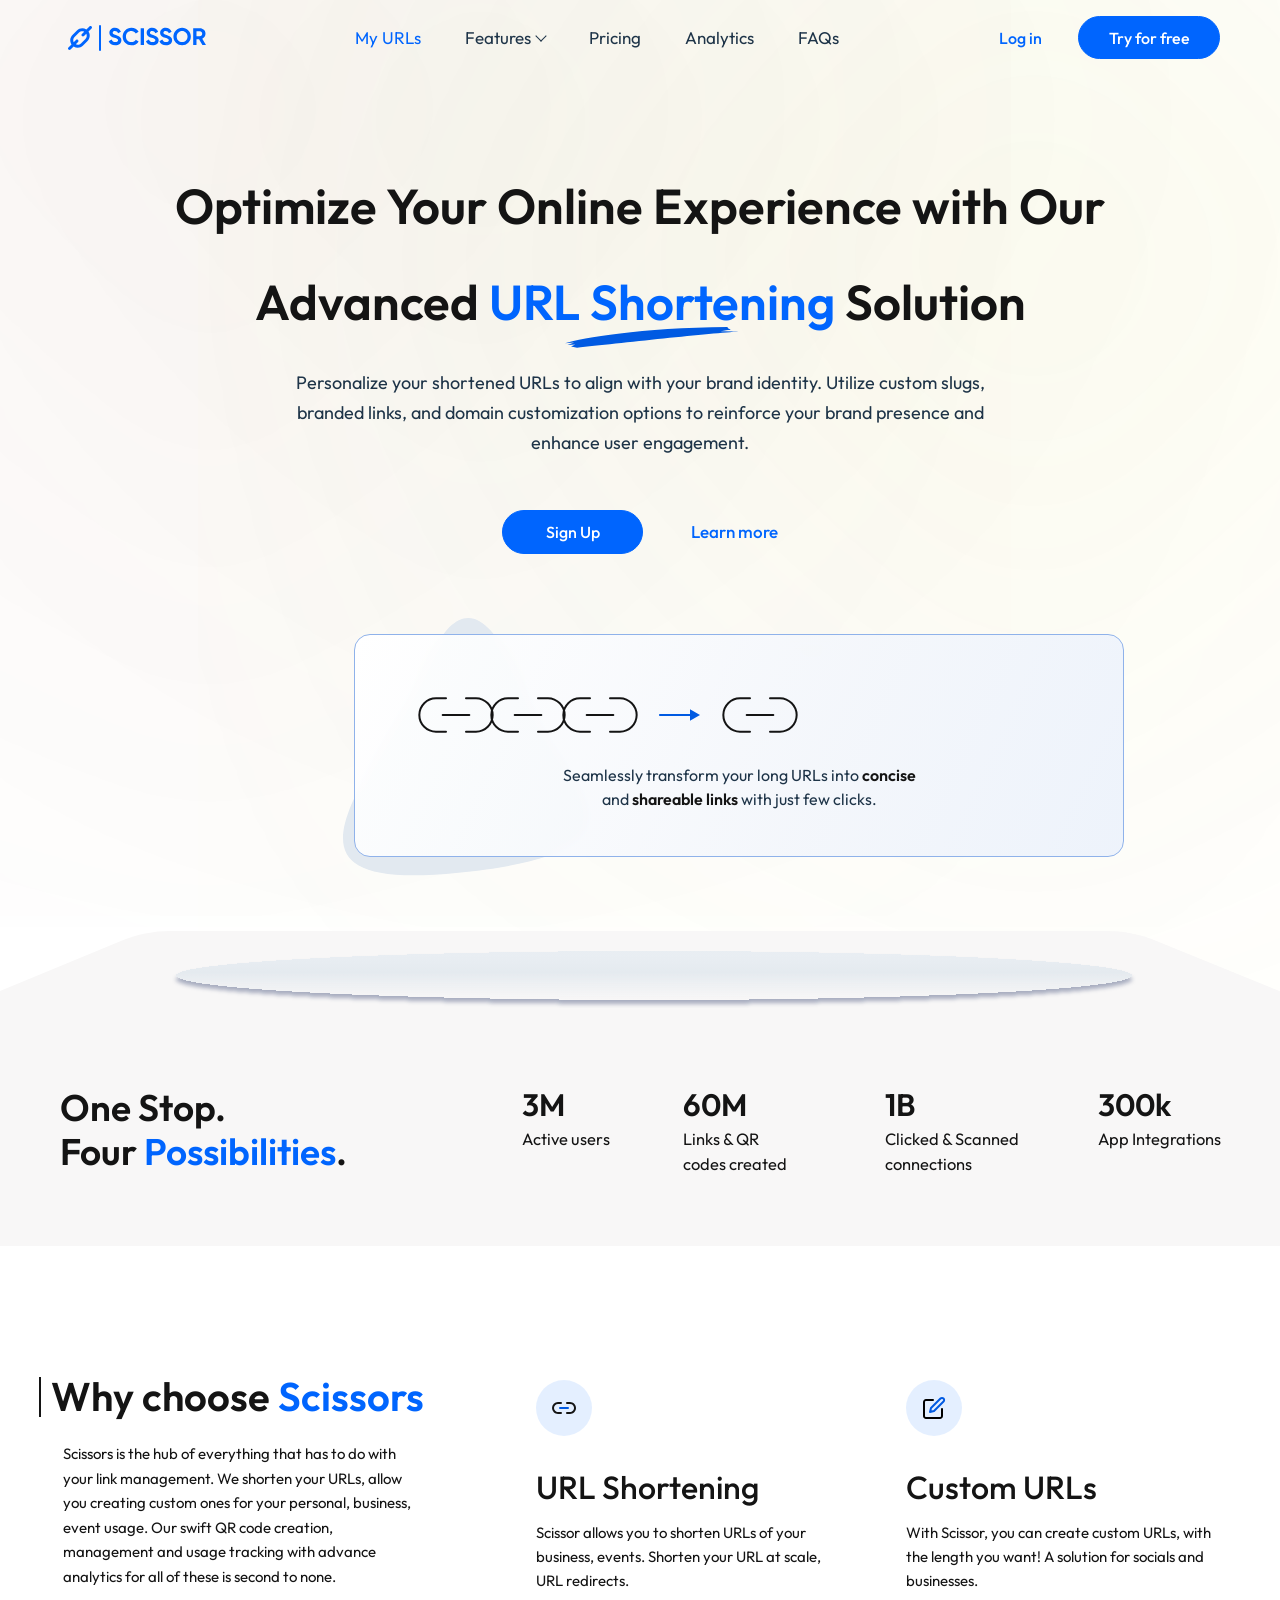
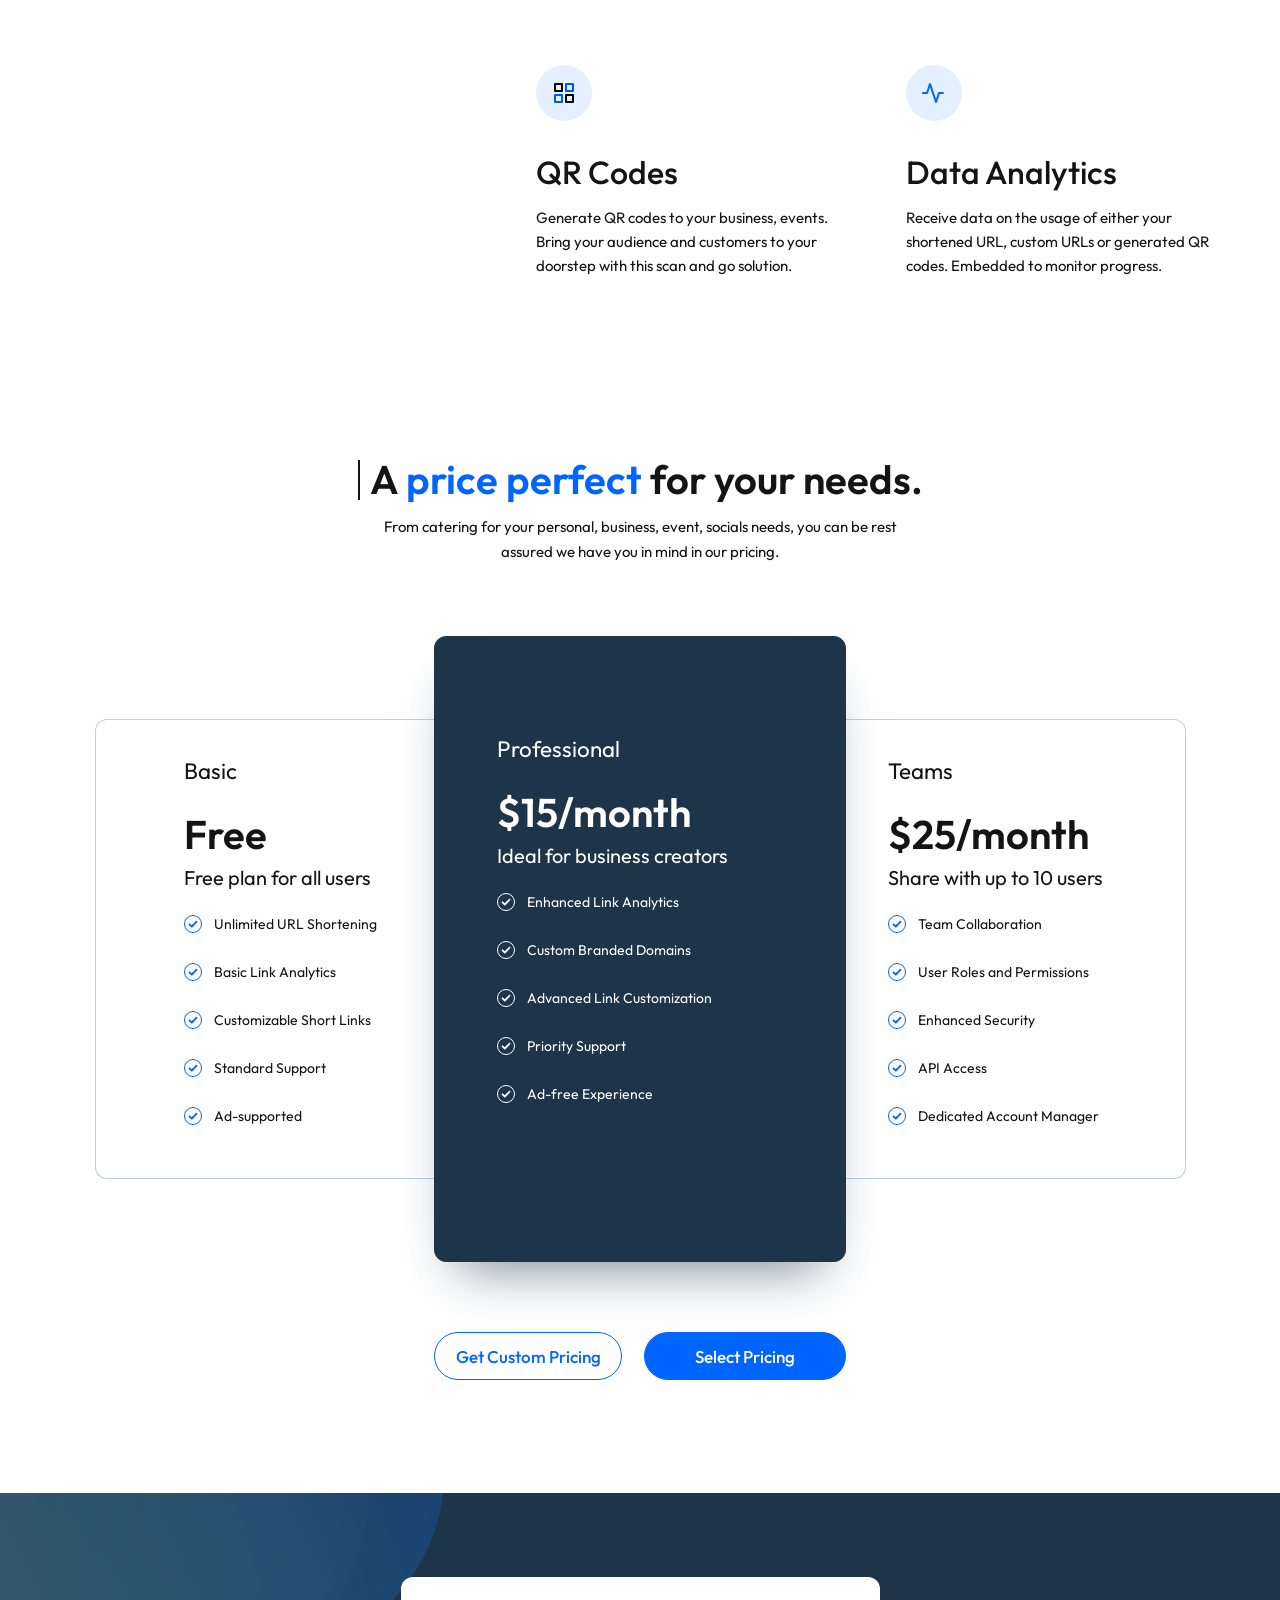
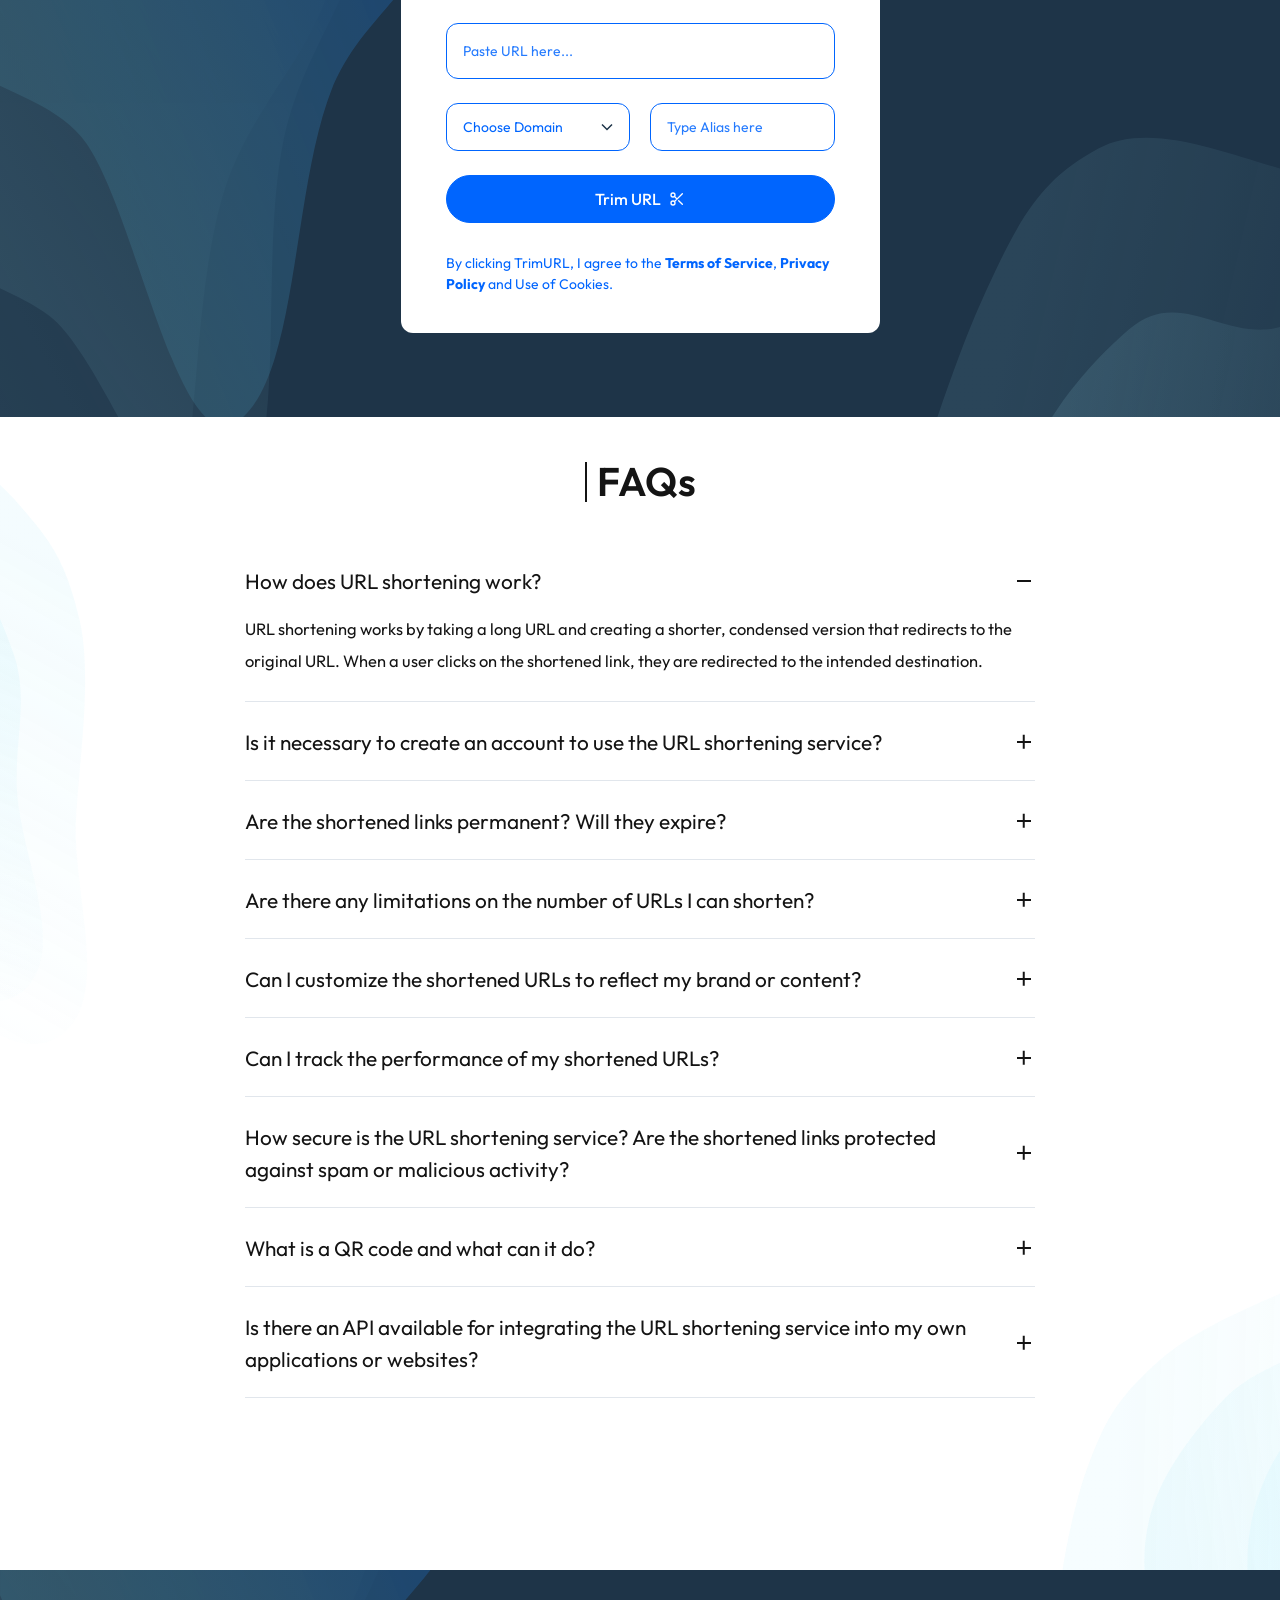
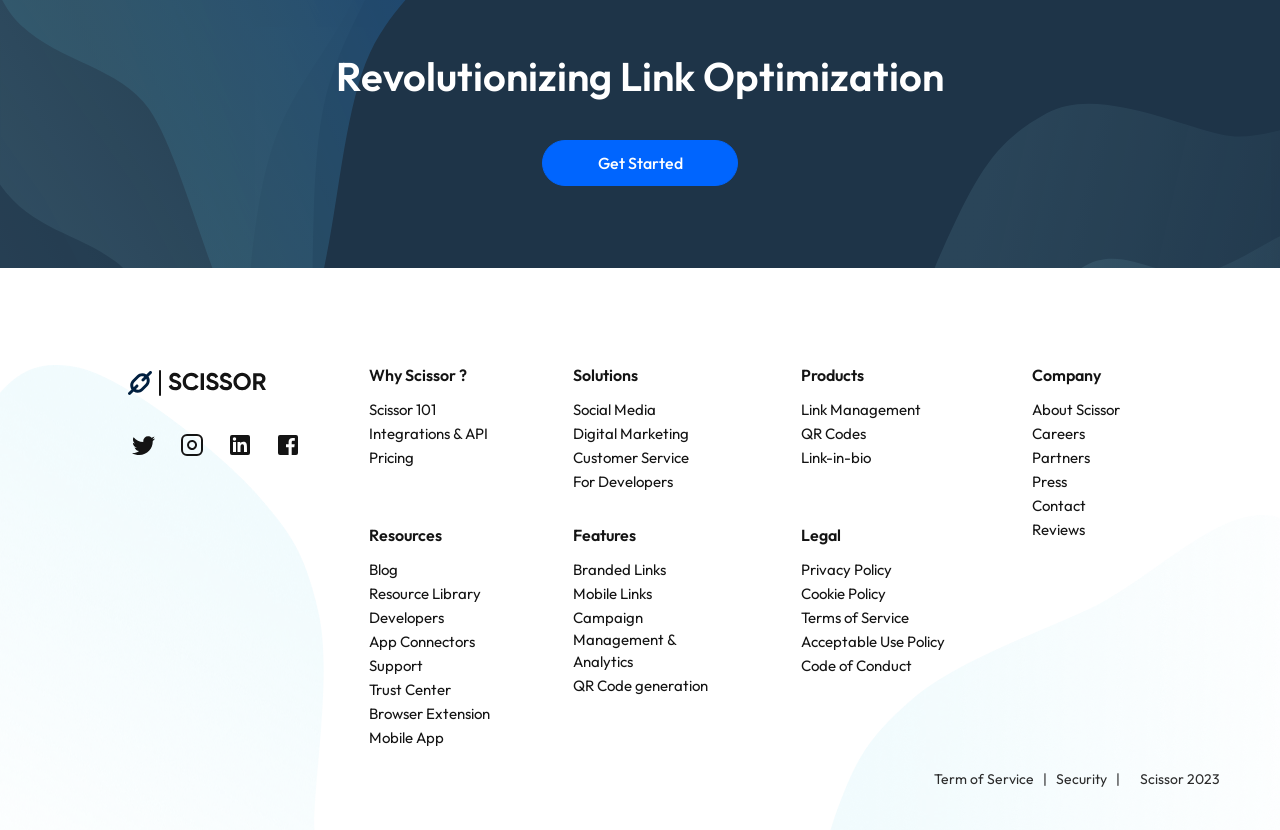
==== commit 083dd0fd: "Match footer to the design: background shapes, icon spacing and bottom line" ====
--- a/exam-2/index.html
+++ b/exam-2/index.html
@@ -305,7 +305,7 @@
     </div>
 
     <div class="container footer__bottom">
-      <p><a href="#">Term of Service</a> | <a href="#">Security</a> | <span>Scissor 2023</span></p>
+      <p><a href="#">Term of Service</a><span class="sep">|</span><a href="#">Security</a><span class="sep">|</span><span class="copy">Scissor 2023</span></p>
     </div>
   </footer>
 </body>
--- a/exam-2/styles.css
+++ b/exam-2/styles.css
@@ -745,8 +745,9 @@
 .site-footer {
   padding: 95px 0 40px;
   background:
-    radial-gradient(35% 60% at 0% 100%, rgba(0, 101, 254, 0.08), transparent 70%),
-    radial-gradient(35% 60% at 100% 100%, rgba(0, 101, 254, 0.08), transparent 70%);
+    url("assets/footer-blob-left.webp") left 0 top 97px / 326px auto no-repeat,
+    url("assets/footer-blob-right.webp") right bottom / 474px auto no-repeat,
+    var(--white);
   color: var(--text);
 }
 
@@ -756,9 +757,15 @@
   padding-left: 72px;
 }
 
+.footer__brand .logo {
+  display: block;
+  width: fit-content;
+  margin-left: -12px;
+}
+
 .socials {
   display: flex;
-  gap: 18px;
+  gap: 24px;
   margin-top: 30px;
 }
 
@@ -811,6 +818,15 @@
   margin-top: 20px;
   text-align: right;
   font-size: 0.875rem;
+  color: #2b2b2b;
+}
+
+.footer__bottom .sep {
+  margin: 0 9px;
+}
+
+.footer__bottom .copy {
+  margin-left: 11px;
 }
 
 .footer__bottom a:hover {
@@ -856,6 +872,10 @@
 
   .footer__inner {
     padding-left: 0;
+  }
+
+  .footer__brand .logo {
+    margin-left: 0;
   }
 
   .footer__links {
